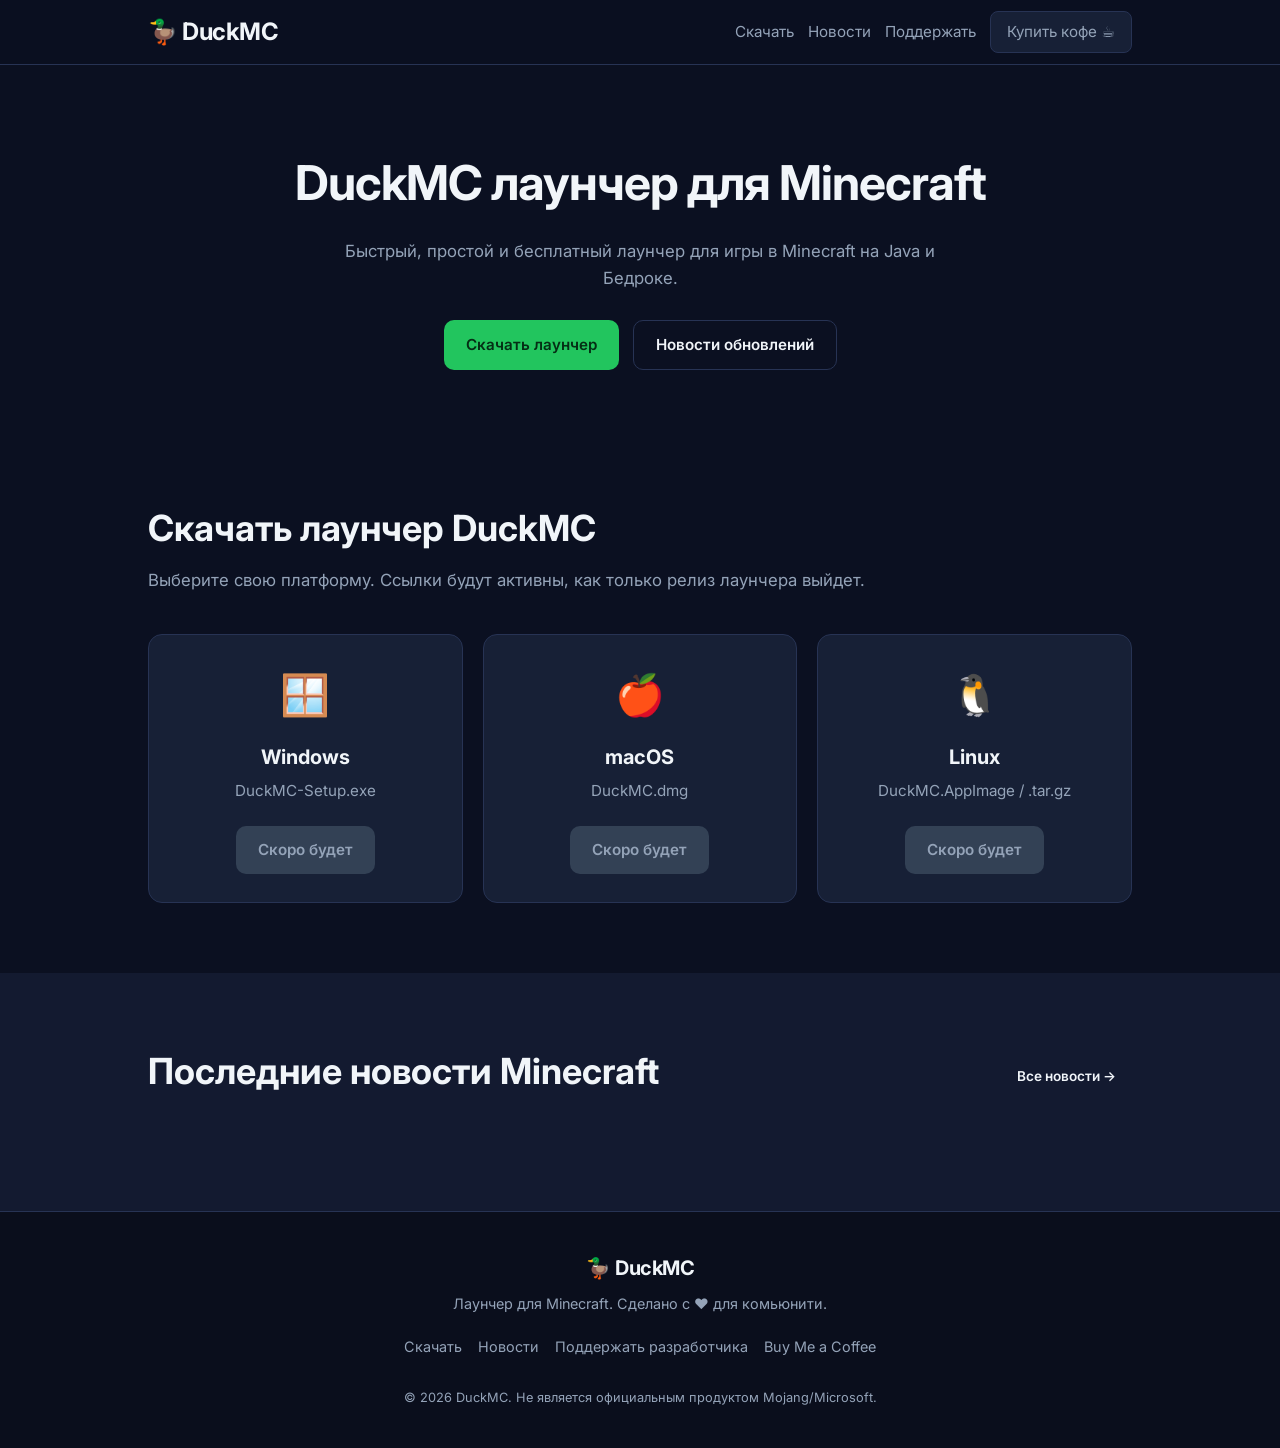
==== index.html @ c2e3d9e0 "Добавить сайт DuckMC: скачивание лаунчера, новости Minecraft, донат на Buy Me a Coffee, готово к Ver" ====
<!DOCTYPE html>
<html lang="ru">
<head>
  <meta charset="UTF-8" />
  <meta name="viewport" content="width=device-width, initial-scale=1.0" />
  <title>DuckMC — лаунчер для Minecraft</title>
  <meta name="description" content="Скачать лаунчер DuckMC для Minecraft, новости обновлений Java, снимков и Бедрока, поддержка разработчика." />
  <link rel="preconnect" href="https://fonts.googleapis.com">
  <link href="https://fonts.googleapis.com/css2?family=Inter:wght@400;600;700&display=swap" rel="stylesheet">
  <link rel="stylesheet" href="css/style.css" />
</head>
<body>

  <!-- Навигация -->
  <nav class="navbar" id="navbar">
    <div class="container nav-inner">
      <a href="#" class="logo" aria-label="DuckMC главная">🦆 DuckMC</a>
      <div class="nav-links" id="navLinks">
        <a href="#download">Скачать</a>
        <a href="news.html">Новости</a>
        <a href="donate.html">Поддержать</a>
        <a href="https://buymeacoffee.com/darkz69i42k" target="_blank" rel="noopener" class="nav-donate">Купить кофе ☕</a>
      </div>
      <button class="nav-toggle" id="navToggle" aria-label="Открыть меню">☰</button>
    </div>
  </nav>

  <!-- Герой -->
  <header class="hero">
    <div class="container hero-inner">
      <h1>DuckMC лаунчер для Minecraft</h1>
      <p class="lead">Быстрый, простой и бесплатный лаунчер для игры в Minecraft на Java и Бедроке.</p>
      <div class="hero-actions">
        <a href="#download" class="btn btn-primary">Скачать лаунчер</a>
        <a href="news.html" class="btn btn-outline">Новости обновлений</a>
      </div>
    </div>
  </header>

  <!-- Загрузка -->
  <section id="download" class="download section">
    <div class="container">
      <h2 class="section-title">Скачать лаунчер DuckMC</h2>
      <p class="section-subtitle">Выберите свою платформу. Ссылки будут активны, как только релиз лаунчера выйдет.</p>
      <div class="platforms">
        <div class="platform-card">
          <div class="platform-icon">🪟</div>
          <h3>Windows</h3>
          <p>DuckMC-Setup.exe</p>
          <a href="#" class="btn btn-primary disabled" aria-disabled="true">Скоро будет</a>
        </div>
        <div class="platform-card">
          <div class="platform-icon">🍎</div>
          <h3>macOS</h3>
          <p>DuckMC.dmg</p>
          <a href="#" class="btn btn-primary disabled" aria-disabled="true">Скоро будет</a>
        </div>
        <div class="platform-card">
          <div class="platform-icon">🐧</div>
          <h3>Linux</h3>
          <p>DuckMC.AppImage / .tar.gz</p>
          <a href="#" class="btn btn-primary disabled" aria-disabled="true">Скоро будет</a>
        </div>
      </div>
    </div>
  </section>

  <!-- Блок новостей на главной -->
  <section class="news-preview section bg-alt">
    <div class="container">
      <div class="section-header">
        <h2 class="section-title">Последние новости Minecraft</h2>
        <a href="news.html" class="btn btn-sm">Все новости →</a>
      </div>
      <div class="news-grid" id="homeNews">
        <!-- заполняется скриптом из data/news.json -->
      </div>
    </div>
  </section>

  <!-- Подвал -->
  <footer class="footer">
    <div class="container footer-inner">
      <div class="footer-brand">
        <a href="#" class="logo">🦆 DuckMC</a>
        <p>Лаунчер для Minecraft. Сделано с ❤️ для комьюнити.</p>
      </div>
      <div class="footer-links">
        <a href="#download">Скачать</a>
        <a href="news.html">Новости</a>
        <a href="donate.html">Поддержать разработчика</a>
        <a href="https://buymeacoffee.com/darkz69i42k" target="_blank" rel="noopener">Buy Me a Coffee</a>
      </div>
      <div class="footer-copy">
        &copy; 2026 DuckMC. Не является официальным продуктом Mojang/Microsoft.
      </div>
    </div>
  </footer>

  <script src="js/app.js"></script>
</body>
</html>
---- css/style.css ----
/* DuckMC — общие стили */
:root {
  --bg: #0b1021;
  --bg-alt: #131a30;
  --card: #172036;
  --text: #f1f5f9;
  --text-muted: #94a3b8;
  --accent: #22c55e;
  --accent-hover: #16a34a;
  --border: #273354;
  --radius: 14px;
  --shadow: 0 10px 30px -10px rgba(0, 0, 0, 0.5);
}

* {
  box-sizing: border-box;
  margin: 0;
  padding: 0;
}

html {
  scroll-behavior: smooth;
}

body {
  font-family: "Inter", system-ui, -apple-system, Segoe UI, Roboto, sans-serif;
  background: var(--bg);
  color: var(--text);
  line-height: 1.6;
}

a {
  color: inherit;
  text-decoration: none;
}

.container {
  max-width: 1024px;
  padding: 0 20px;
  margin: 0 auto;
}

.btn {
  display: inline-flex;
  align-items: center;
  justify-content: center;
  gap: 8px;
  padding: 12px 22px;
  border-radius: 10px;
  font-weight: 600;
  font-size: 0.95rem;
  cursor: pointer;
  border: none;
  transition: transform 0.15s, box-shadow 0.15s, opacity 0.15s;
}

.btn:active {
  transform: scale(0.97);
}

.btn-primary {
  background: var(--accent);
  color: #052e15;
  box-shadow: 0 0 0 0 rgba(34, 197, 94, 0.4);
}

.btn-primary:hover:not(.disabled) {
  background: var(--accent-hover);
  box-shadow: 0 0 0 8px rgba(34, 197, 94, 0.25);
}

.btn-primary.disabled {
  background: #334155;
  color: #94a3b8;
  cursor: not-allowed;
  box-shadow: none;
}

.btn-outline {
  background: transparent;
  color: var(--text);
  border: 1px solid var(--border);
}

.btn-outline:hover {
  border-color: var(--accent);
}

.btn-sm {
  padding: 8px 16px;
  font-size: 0.85rem;
}

.btn-bmc {
  padding: 16px 24px;
  font-size: 1rem;
}

/* Навигация */
.navbar {
  position: sticky;
  top: 0;
  z-index: 50;
  background: rgba(11, 16, 33, 0.8);
  backdrop-filter: blur(8px);
  border-bottom: 1px solid var(--border);
}

.nav-inner {
  display: flex;
  align-items: center;
  justify-content: space-between;
  height: 64px;
  gap: 16px;
}

.logo {
  font-weight: 700;
  font-size: 1.5rem;
  letter-spacing: -0.5px;
}

.nav-links {
  display: flex;
  align-items: center;
  gap: 14px;
}

.nav-links a {
  font-size: 0.95rem;
  color: var(--text-muted);
}

.nav-links a:hover,
.nav-links a.active {
  color: var(--text);
}

.nav-donate {
  background: var(--card);
  border: 1px solid var(--border);
  padding: 8px 16px;
  border-radius: 8px;
  font-size: 0.85rem;
}

.nav-donate:hover {
  border-color: var(--accent);
  color: var(--accent);
}

.nav-toggle {
  display: none;
  background: transparent;
  border: 1px solid var(--border);
  color: var(--text);
  padding: 6px 10px;
  border-radius: 6px;
  font-size: 1.25rem;
  cursor: pointer;
}

/* Герой */
.hero {
  padding: 80px 0 60px;
  text-align: center;
}

.hero h1 {
  font-size: clamp(2rem, 5vw, 3rem);
  font-weight: 700;
  margin-bottom: 16px;
  letter-spacing: -1px;
}

.lead {
  color: var(--text-muted);
  font-size: 1.15rem;
  max-width: 640px;
  margin: 0 auto 28px;
}

.hero-actions {
  display: flex;
  gap: 14px;
  justify-content: center;
  flex-wrap: wrap;
}

/* Секции */
.section {
  padding: 70px 0;
}

.bg-alt {
  background: var(--bg-alt);
}

.section-title {
  font-size: clamp(1.5rem, 3vw, 2.25rem);
  font-weight: 700;
  margin-bottom: 10px;
}

.section-subtitle {
  color: var(--text-muted);
  margin-bottom: 40px;
  font-size: 1.05rem;
}

.section-header {
  display: flex;
  justify-content: space-between;
  align-items: center;
  margin-bottom: 30px;
  flex-wrap: wrap;
  gap: 12px;
}

/* Платформы */
.platforms {
  display: grid;
  grid-template-columns: repeat(auto-fit, minmax(260px, 1fr));
  gap: 20px;
}

.platform-card {
  background: var(--card);
  border: 1px solid var(--border);
  border-radius: var(--radius);
  padding: 28px 22px;
  text-align: center;
  transition: border-color 0.2s, transform 0.2s;
}

.platform-card:hover {
  border-color: var(--accent);
  transform: translateY(-4px);
}

.platform-icon {
  font-size: 2.5rem;
  margin-bottom: 14px;
  display: block;
}

.platform-card h3 {
  margin-bottom: 6px;
  font-size: 1.25rem;
}

.platform-card p {
  color: var(--text-muted);
  font-size: 0.95rem;
  margin-bottom: 22px;
}

/* Новости: сетка */
.news-grid {
  display: grid;
  grid-template-columns: repeat(auto-fit, minmax(280px, 1fr));
  gap: 20px;
}

.news-card {
  background: var(--card);
  border: 1px solid var(--border);
  border-radius: var(--radius);
  padding: 20px;
  display: flex;
  flex-direction: column;
  transition: border-color 0.2s;
}

.news-card:hover {
  border-color: var(--accent);
}

.news-meta {
  display: flex;
  align-items: baseline;
  gap: 10px;
  margin-bottom: 10px;
  font-size: 0.8rem;
  color: var(--text-muted);
}

.news-badge {
  font-size: 0.7rem;
  text-transform: uppercase;
  letter-spacing: 0.6px;
  font-weight: 700;
  padding: 2px 8px;
  border-radius: 6px;
  background: #1e293b;
  color: var(--accent);
  border: 1px solid rgba(34, 197, 94, 0.25);
}

.news-badge.java {
  color: #3b82f6;
  border-color: rgba(59, 130, 246, 0.25);
}

.news-badge.snapshot {
  color: #a855f7;
  border-color: rgba(168, 85, 247, 0.25);
}

.news-badge.bedrock {
  color: #f43f5e;
  border-color: rgba(244, 63, 94, 0.25);
}

.news-card h3 {
  font-size: 1.05rem;
  margin-bottom: 8px;
}

.news-card p {
  color: var(--text-muted);
  font-size: 0.9rem;
  margin-bottom: 16px;
  flex: 1;
}

.news-card a.read-more {
  font-size: 0.85rem;
  font-weight: 600;
  color: var(--accent);
  align-self: flex-start;
}

.news-card a.read-more:hover {
  text-decoration: underline;
}

/* Фильтры */
.news-filters {
  display: flex;
  gap: 10px;
  margin-bottom: 28px;
  flex-wrap: wrap;
}

.filter-btn {
  background: transparent;
  border: 1px solid var(--border);
  color: var(--text-muted);
  padding: 8px 16px;
  border-radius: 20px;
  font-size: 0.85rem;
  cursor: pointer;
  transition: all 0.2s;
}

.filter-btn:hover {
  color: var(--text);
  border-color: var(--text-muted);
}

.filter-btn.active {
  background: var(--accent);
  color: #052e15;
  border-color: var(--accent);
}

/* Достраничка донатов */
.donate {
  padding: 90px 0;
}

.donate-card {
  max-width: 560px;
  margin: 0 auto;
  background: var(--card);
  border: 1px solid var(--border);
  border-radius: var(--radius);
  padding: 40px 32px;
  text-align: center;
  box-shadow: var(--shadow);
}

.donate-header {
  margin-bottom: 32px;
}

.lead {
  color: var(--text-muted);
  font-size: 1.05rem;
}

.donate-actions {
  margin-bottom: 32px;
}

.donate-hint {
  color: var(--text-muted);
  font-size: 0.9rem;
  margin-top: 12px;
}

.donate-ways {
  display: flex;
  justify-content: center;
  gap: 14px;
  margin-bottom: 32px;
  flex-wrap: wrap;
}

.way {
  background: #1e293b;
  border: 1px solid var(--border);
  border-radius: 10px;
  padding: 12px 16px;
  font-size: 0.9rem;
  color: var(--text-muted);
}

.way-badge {
  display: block;
  font-weight: 700;
  font-size: 1.1rem;
  color: var(--accent);
  margin-bottom: 4px;
}

.donate-note {
  border-top: 1px solid var(--border);
  padding-top: 24px;
  color: var(--text-muted);
  font-size: 0.9rem;
}

/* Подвал */
.footer {
  border-top: 1px solid var(--border);
  padding: 40px 0;
  background: #0a0e1c;
}

.footer-inner {
  display: flex;
  flex-direction: column;
  gap: 20px;
  align-items: center;
  text-align: center;
}

.footer-brand .logo {
  font-size: 1.25rem;
  margin-bottom: 8px;
  display: block;
}

.footer-brand p {
  color: var(--text-muted);
  font-size: 0.9rem;
}

.footer-links {
  display: flex;
  gap: 16px;
  flex-wrap: wrap;
  justify-content: center;
}

.footer-links a {
  font-size: 0.9rem;
  color: var(--text-muted);
}

.footer-links a:hover {
  color: var(--text);
}

.footer-copy {
  color: var(--text-muted);
  font-size: 0.8rem;
  margin-top: 10px;
}

/* Адаптив */
@media (max-width: 640px) {
  .nav-links {
    position: fixed;
    inset: 64px 0 0 0;
    flex-direction: column;
    align-items: stretch;
    background: #0f172a;
    border-bottom: 1px solid var(--border);
    display: none;
    padding: 20px;
    gap: 0;
  }

  .nav-links.open {
    display: flex;
  }

  .nav-links a {
    padding: 14px 0;
    border-bottom: 1px solid var(--border);
    font-size: 1rem;
  }

  .nav-donate {
    width: 100%;
    text-align: center;
    border-bottom: none;
  }

  .nav-toggle {
    display: block;
  }

  .hero-actions {
    flex-direction: column;
  }

  .btn {
    width: 100%;
  }

  .donate-ways {
    flex-direction: column;
    align-items: stretch;
  }

  .way {
    text-align: center;
  }
}
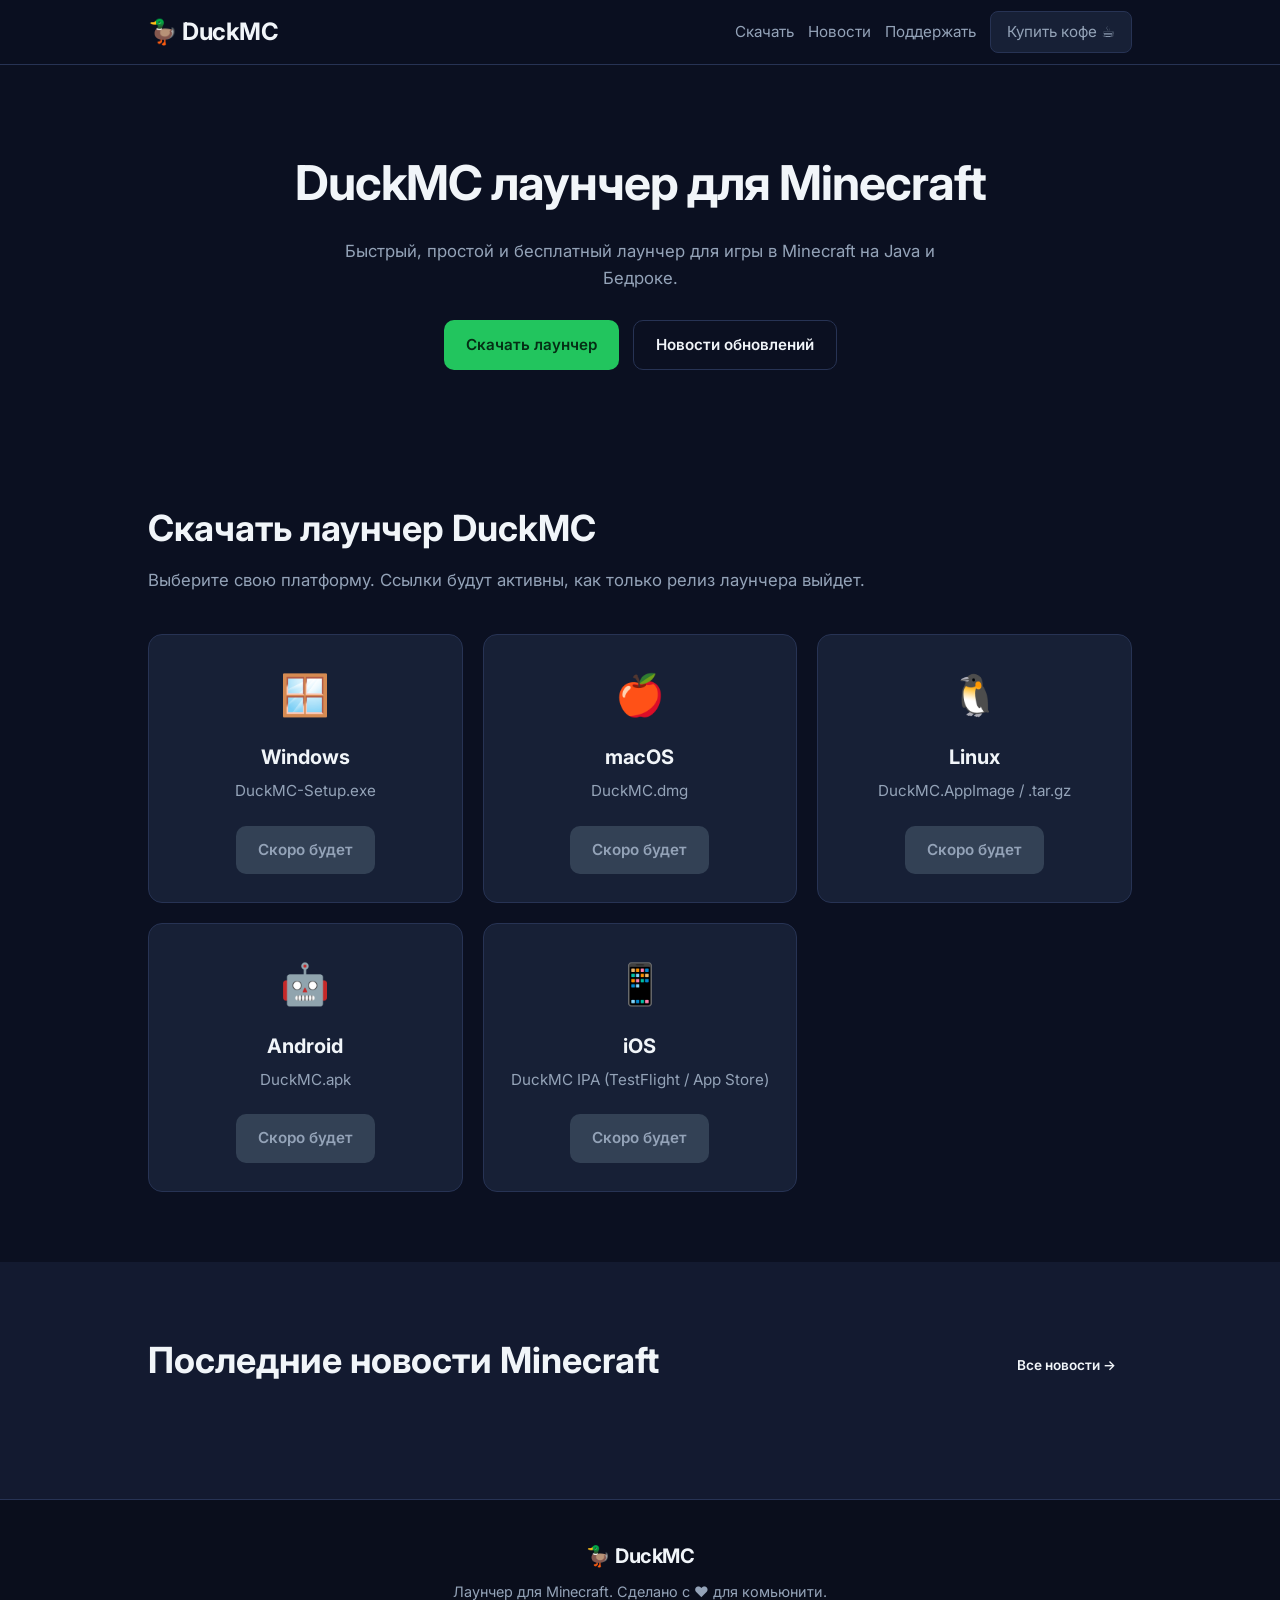
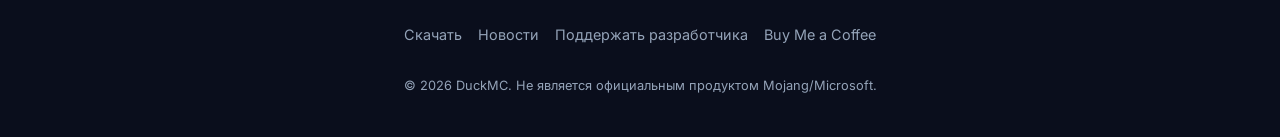
==== commit 4ada9363: "Добавить платформы Android и iOS в раздел скачивания Co-authored-by: arena-agent <297053741+arena-ag" ====
--- a/index.html
+++ b/index.html
@@ -61,6 +61,18 @@
           <p>DuckMC.AppImage / .tar.gz</p>
           <a href="#" class="btn btn-primary disabled" aria-disabled="true">Скоро будет</a>
         </div>
+        <div class="platform-card">
+          <div class="platform-icon">🤖</div>
+          <h3>Android</h3>
+          <p>DuckMC.apk</p>
+          <a href="#" class="btn btn-primary disabled" aria-disabled="true">Скоро будет</a>
+        </div>
+        <div class="platform-card">
+          <div class="platform-icon">📱</div>
+          <h3>iOS</h3>
+          <p>DuckMC IPA (TestFlight / App Store)</p>
+          <a href="#" class="btn btn-primary disabled" aria-disabled="true">Скоро будет</a>
+        </div>
       </div>
     </div>
   </section>
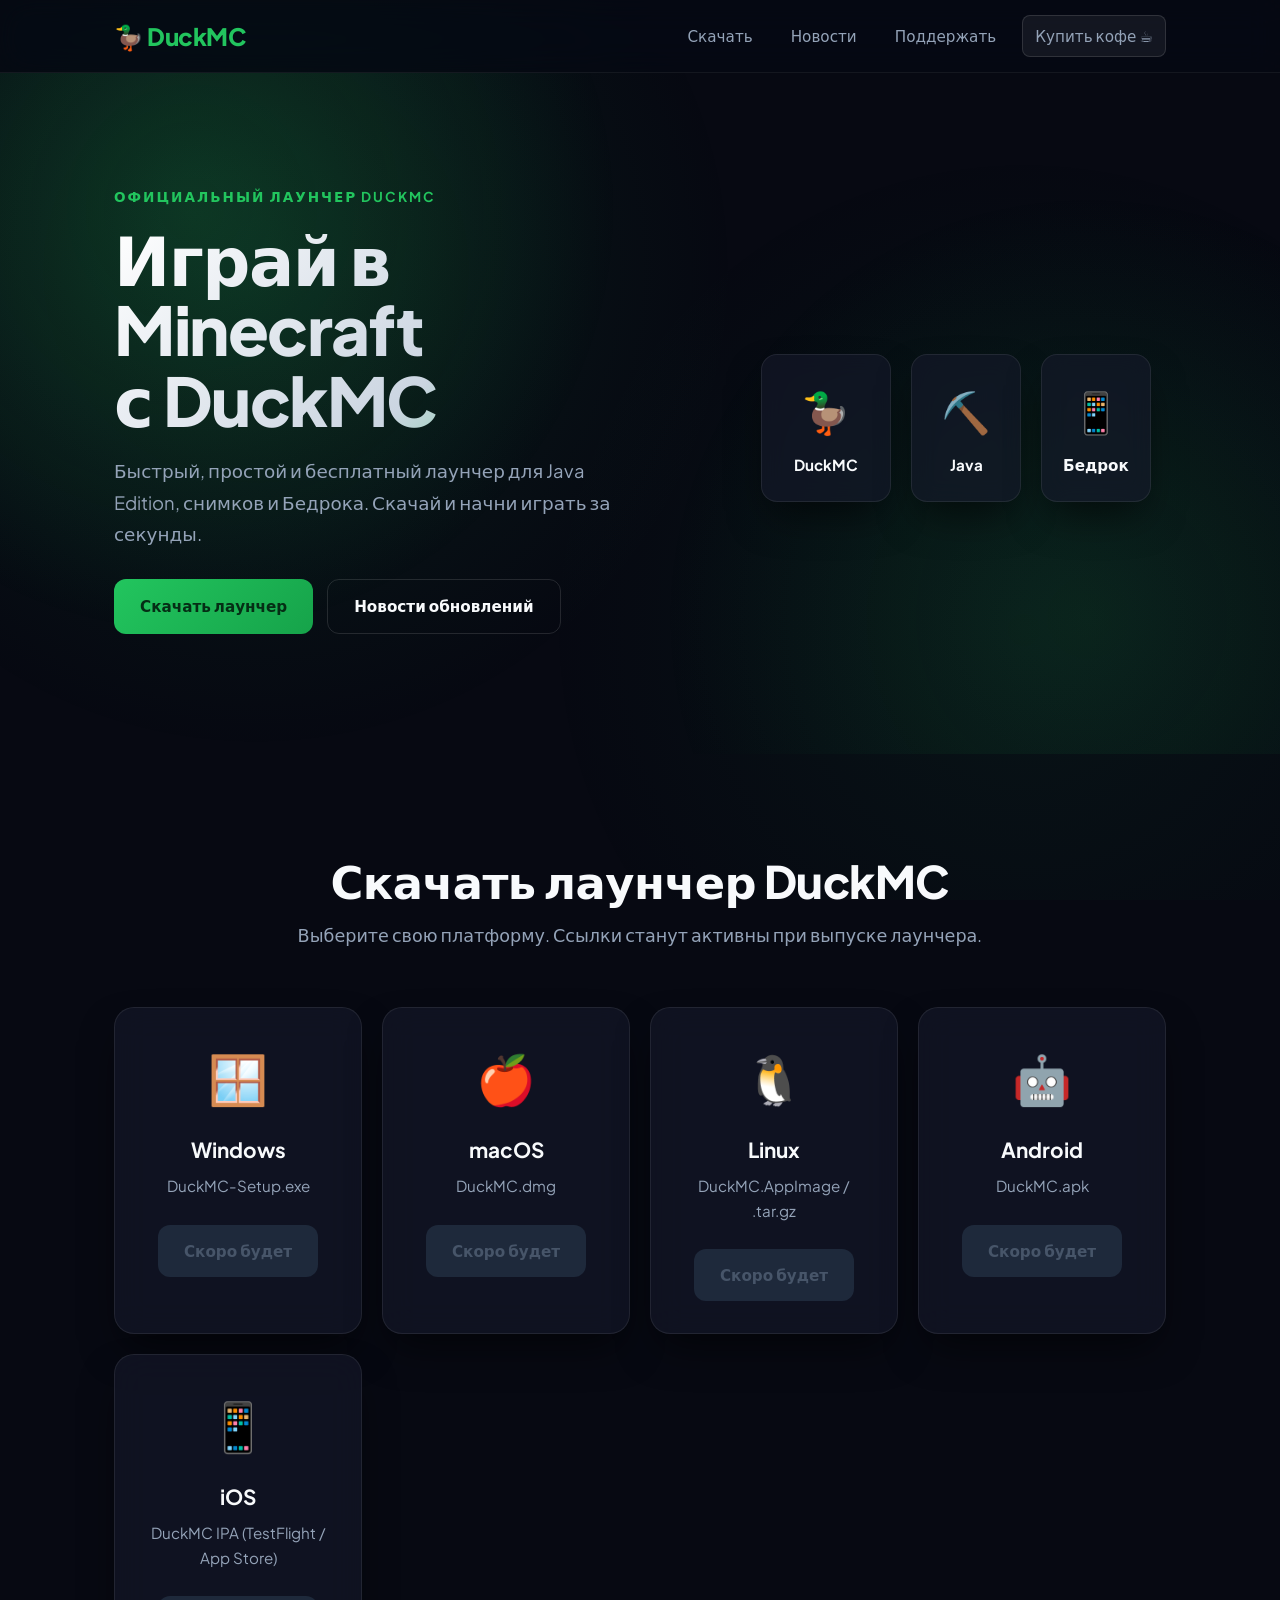
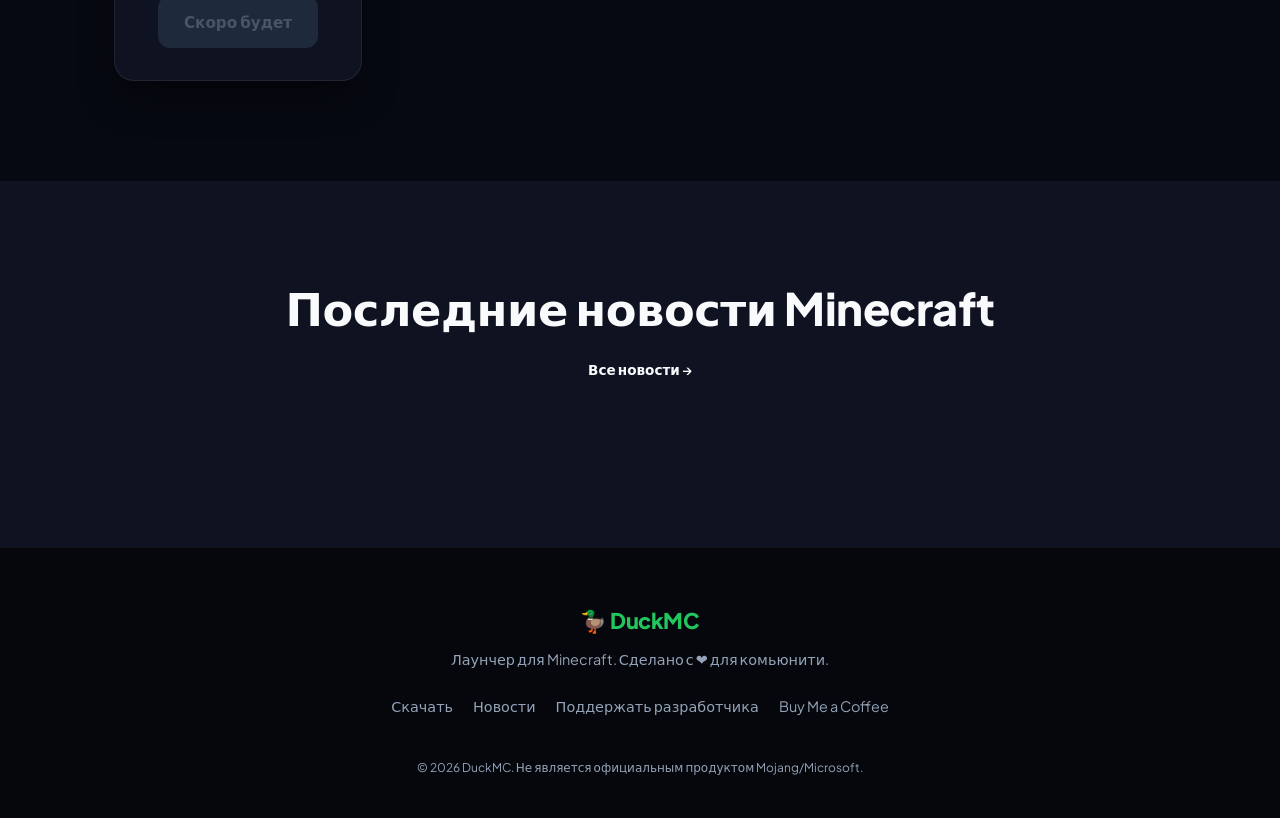
==== commit f9967147: "Обновить дизайн: стекло, градиенты, современный герой и карточки Co-authored-by: arena-agent <297053" ====
--- a/index.html
+++ b/index.html
@@ -6,7 +6,7 @@
   <title>DuckMC — лаунчер для Minecraft</title>
   <meta name="description" content="Скачать лаунчер DuckMC для Minecraft, новости обновлений Java, снимков и Бедрока, поддержка разработчика." />
   <link rel="preconnect" href="https://fonts.googleapis.com">
-  <link href="https://fonts.googleapis.com/css2?family=Inter:wght@400;600;700&display=swap" rel="stylesheet">
+  <link href="https://fonts.googleapis.com/css2?family=Plus+Jakarta+Sans:wght@400;500;600;700;800&display=swap" rel="stylesheet">
   <link rel="stylesheet" href="css/style.css" />
 </head>
 <body>
@@ -27,12 +27,30 @@
 
   <!-- Герой -->
   <header class="hero">
+    <div class="hero-bg"></div>
     <div class="container hero-inner">
-      <h1>DuckMC лаунчер для Minecraft</h1>
-      <p class="lead">Быстрый, простой и бесплатный лаунчер для игры в Minecraft на Java и Бедроке.</p>
-      <div class="hero-actions">
-        <a href="#download" class="btn btn-primary">Скачать лаунчер</a>
-        <a href="news.html" class="btn btn-outline">Новости обновлений</a>
+      <div class="hero-content">
+        <span class="hero-kicker">Официальный лаунчер DuckMC</span>
+        <h1>Играй в Minecraft<br>с DuckMC</h1>
+        <p class="lead">Быстрый, простой и бесплатный лаунчер для Java Edition, снимков и Бедрока. Скачай и начни играть за секунды.</p>
+        <div class="hero-actions">
+          <a href="#download" class="btn btn-primary">Скачать лаунчер</a>
+          <a href="news.html" class="btn btn-outline">Новости обновлений</a>
+        </div>
+      </div>
+      <div class="hero-visual">
+        <div class="floating-card">
+          <div class="floating-icon">🦆</div>
+          <div class="floating-label">DuckMC</div>
+        </div>
+        <div class="floating-card floating-card-2">
+          <div class="floating-icon">⛏️</div>
+          <div class="floating-label">Java</div>
+        </div>
+        <div class="floating-card floating-card-3">
+          <div class="floating-icon">📱</div>
+          <div class="floating-label">Бедрок</div>
+        </div>
       </div>
     </div>
   </header>
@@ -40,8 +58,10 @@
   <!-- Загрузка -->
   <section id="download" class="download section">
     <div class="container">
-      <h2 class="section-title">Скачать лаунчер DuckMC</h2>
-      <p class="section-subtitle">Выберите свою платформу. Ссылки будут активны, как только релиз лаунчера выйдет.</p>
+      <div class="section-header">
+        <h2 class="section-title">Скачать лаунчер DuckMC</h2>
+        <p class="section-subtitle">Выберите свою платформу. Ссылки станут активны при выпуске лаунчера.</p>
+      </div>
       <div class="platforms">
         <div class="platform-card">
           <div class="platform-icon">🪟</div>
--- a/css/style.css
+++ b/css/style.css
@@ -1,15 +1,17 @@
-/* DuckMC — общие стили */
+/* DuckMC — современный дизайн, стекло и градиенты */
 :root {
-  --bg: #0b1021;
-  --bg-alt: #131a30;
-  --card: #172036;
-  --text: #f1f5f9;
+  --bg: #070912;
+  --bg-alt: #0f1220;
+  --card: rgba(22, 26, 44, 0.6);
+  --card-border: rgba(255, 255, 255, 0.08);
+  --text: #f8fafc;
   --text-muted: #94a3b8;
   --accent: #22c55e;
   --accent-hover: #16a34a;
-  --border: #273354;
-  --radius: 14px;
-  --shadow: 0 10px 30px -10px rgba(0, 0, 0, 0.5);
+  --accent-glow: rgba(34, 197, 94, 0.35);
+  --radius: 20px;
+  --shadow: 0 20px 40px -10px rgba(0, 0, 0, 0.6);
+  --transition: 0.4s cubic-bezier(0.16, 1, 0.3, 1);
 }
 
 * {
@@ -23,10 +25,11 @@
 }
 
 body {
-  font-family: "Inter", system-ui, -apple-system, Segoe UI, Roboto, sans-serif;
+  font-family: "Plus Jakarta Sans", system-ui, -apple-system, Segoe UI, Roboto, sans-serif;
   background: var(--bg);
   color: var(--text);
   line-height: 1.6;
+  overflow-x: hidden;
 }
 
 a {
@@ -35,89 +38,106 @@
 }
 
 .container {
-  max-width: 1024px;
-  padding: 0 20px;
+  max-width: 1100px;
+  padding: 0 24px;
   margin: 0 auto;
+}
+
+/* Фоновые шумовые и градиентные слои */
+body::before {
+  content: "";
+  position: fixed;
+  inset: 0;
+  background: radial-gradient(circle at 20% 30%, rgba(34, 197, 94, 0.10) 0%, transparent 40%),
+              radial-gradient(circle at 80% 70%, rgba(34, 197, 94, 0.06) 0%, transparent 40%);
+  z-index: -2;
+  pointer-events: none;
 }
 
 .btn {
   display: inline-flex;
   align-items: center;
   justify-content: center;
-  gap: 8px;
-  padding: 12px 22px;
-  border-radius: 10px;
+  gap: 10px;
+  padding: 14px 26px;
+  border-radius: 12px;
   font-weight: 600;
   font-size: 0.95rem;
   cursor: pointer;
   border: none;
-  transition: transform 0.15s, box-shadow 0.15s, opacity 0.15s;
+  transition: transform 0.15s, box-shadow 0.2s, opacity 0.2s, filter 0.2s;
+  font-family: inherit;
 }
 
 .btn:active {
-  transform: scale(0.97);
+  transform: scale(0.96);
 }
 
 .btn-primary {
-  background: var(--accent);
+  background: linear-gradient(135deg, var(--accent) 0%, var(--accent-hover) 100%);
   color: #052e15;
-  box-shadow: 0 0 0 0 rgba(34, 197, 94, 0.4);
+  box-shadow: 0 0 0 0 var(--accent-glow);
 }
 
 .btn-primary:hover:not(.disabled) {
-  background: var(--accent-hover);
-  box-shadow: 0 0 0 8px rgba(34, 197, 94, 0.25);
+  filter: brightness(1.1);
+  box-shadow: 0 0 0 14px var(--accent-glow);
 }
 
 .btn-primary.disabled {
-  background: #334155;
-  color: #94a3b8;
+  background: #1e293b;
+  color: #475569;
   cursor: not-allowed;
   box-shadow: none;
+  filter: none;
 }
 
 .btn-outline {
   background: transparent;
   color: var(--text);
-  border: 1px solid var(--border);
+  border: 1px solid rgba(255, 255, 255, 0.12);
 }
 
 .btn-outline:hover {
   border-color: var(--accent);
+  color: var(--accent);
 }
 
 .btn-sm {
-  padding: 8px 16px;
+  padding: 10px 20px;
   font-size: 0.85rem;
 }
 
 .btn-bmc {
-  padding: 16px 24px;
+  padding: 18px 26px;
   font-size: 1rem;
+  width: 100%;
 }
 
 /* Навигация */
 .navbar {
   position: sticky;
   top: 0;
-  z-index: 50;
-  background: rgba(11, 16, 33, 0.8);
-  backdrop-filter: blur(8px);
-  border-bottom: 1px solid var(--border);
+  z-index: 100;
+  background: rgba(7, 9, 18, 0.7);
+  backdrop-filter: blur(16px) saturate(180%);
+  border-bottom: 1px solid rgba(255, 255, 255, 0.06);
+  transition: transform 0.3s;
 }
 
 .nav-inner {
   display: flex;
   align-items: center;
   justify-content: space-between;
-  height: 64px;
+  height: 72px;
   gap: 16px;
 }
 
 .logo {
-  font-weight: 700;
+  font-weight: 800;
   font-size: 1.5rem;
   letter-spacing: -0.5px;
+  color: var(--accent);
 }
 
 .nav-links {
@@ -129,130 +149,218 @@
 .nav-links a {
   font-size: 0.95rem;
   color: var(--text-muted);
+  padding: 8px 12px;
+  border-radius: 8px;
+  transition: all 0.2s;
 }
 
 .nav-links a:hover,
 .nav-links a.active {
   color: var(--text);
+  background: rgba(255, 255, 255, 0.05);
 }
 
 .nav-donate {
-  background: var(--card);
-  border: 1px solid var(--border);
+  background: rgba(255, 255, 255, 0.06);
+  border: 1px solid rgba(255, 255, 255, 0.12);
   padding: 8px 16px;
-  border-radius: 8px;
+  border-radius: 10px;
   font-size: 0.85rem;
+  color: var(--text);
 }
 
 .nav-donate:hover {
   border-color: var(--accent);
   color: var(--accent);
+  background: rgba(34, 197, 94, 0.15);
 }
 
 .nav-toggle {
   display: none;
   background: transparent;
-  border: 1px solid var(--border);
-  color: var(--text);
-  padding: 6px 10px;
-  border-radius: 6px;
-  font-size: 1.25rem;
+  border: 1px solid rgba(255, 255, 255, 0.15);
+  color: var(--text);
+  padding: 8px 12px;
+  border-radius: 8px;
+  font-size: 1.35rem;
   cursor: pointer;
 }
 
 /* Герой */
 .hero {
-  padding: 80px 0 60px;
+  position: relative;
+  padding: 110px 0 120px;
+  overflow: hidden;
+}
+
+.hero-bg {
+  position: absolute;
+  inset: 0;
+  z-index: -1;
+  background:
+    radial-gradient(circle at 15% 20%, rgba(34, 197, 94, 0.18) 0%, transparent 35%),
+    radial-gradient(circle at 85% 80%, rgba(34, 197, 94, 0.10) 0%, transparent 35%);
+}
+
+.hero-inner {
+  display: grid;
+  grid-template-columns: 1fr 420px;
+  gap: 60px;
+  align-items: center;
+}
+
+.hero-kicker {
+  display: inline-block;
+  font-size: 0.85rem;
+  font-weight: 700;
+  letter-spacing: 2px;
+  text-transform: uppercase;
+  color: var(--accent);
+  margin-bottom: 16px;
+}
+
+.hero h1 {
+  font-size: clamp(2.6rem, 6vw, 4.2rem);
+  font-weight: 800;
+  line-height: 1.05;
+  letter-spacing: -1.5px;
+  margin-bottom: 20px;
+  background: linear-gradient(135deg, #fff 0%, #cbd5e1 60%, var(--accent) 100%);
+  -webkit-background-clip: text;
+  -webkit-text-fill-color: transparent;
+}
+
+.lead {
+  color: var(--text-muted);
+  font-size: 1.15rem;
+  max-width: 520px;
+  margin: 0 0 30px;
+  line-height: 1.7;
+}
+
+.hero-actions {
+  display: flex;
+  gap: 14px;
+  flex-wrap: wrap;
+}
+
+.hero-visual {
+  display: flex;
+  gap: 20px;
+  flex-wrap: wrap;
+  justify-content: center;
+  padding-top: 40px;
+}
+
+.floating-card {
+  background: var(--card);
+  border: 1px solid var(--card-border);
+  border-radius: 16px;
+  padding: 24px 20px;
   text-align: center;
-}
-
-.hero h1 {
-  font-size: clamp(2rem, 5vw, 3rem);
+  width: 130px;
+  backdrop-filter: blur(12px);
+  box-shadow: var(--shadow);
+  animation: float 6s ease-in-out infinite;
+  transition: transform 0.3s, border-color 0.3s;
+}
+
+.floating-card:hover {
+  transform: translateY(-8px);
+  border-color: rgba(34, 197, 94, 0.4);
+}
+
+.floating-icon {
+  font-size: 2.5rem;
+  margin-bottom: 10px;
+  display: block;
+}
+
+.floating-label {
   font-weight: 700;
-  margin-bottom: 16px;
-  letter-spacing: -1px;
-}
-
-.lead {
-  color: var(--text-muted);
-  font-size: 1.15rem;
-  max-width: 640px;
-  margin: 0 auto 28px;
-}
-
-.hero-actions {
-  display: flex;
-  gap: 14px;
-  justify-content: center;
-  flex-wrap: wrap;
+  font-size: 0.95rem;
+  color: var(--text);
+}
+
+.floating-card-2 { animation-delay: -1.5s; width: 110px; }
+.floating-card-3 { animation-delay: -3s; width: 110px; }
+
+@keyframes float {
+  0%, 100% { transform: translateY(0); }
+  50% { transform: translateY(-16px); }
 }
 
 /* Секции */
 .section {
-  padding: 70px 0;
+  padding: 100px 0;
+  position: relative;
 }
 
 .bg-alt {
   background: var(--bg-alt);
 }
 
+.section-header {
+  text-align: center;
+  max-width: 720px;
+  margin: 0 auto 56px;
+}
+
 .section-title {
-  font-size: clamp(1.5rem, 3vw, 2.25rem);
-  font-weight: 700;
-  margin-bottom: 10px;
+  font-size: clamp(1.8rem, 4vw, 2.8rem);
+  font-weight: 800;
+  line-height: 1.2;
+  margin-bottom: 14px;
+  letter-spacing: -0.5px;
 }
 
 .section-subtitle {
   color: var(--text-muted);
-  margin-bottom: 40px;
-  font-size: 1.05rem;
-}
-
-.section-header {
-  display: flex;
-  justify-content: space-between;
-  align-items: center;
-  margin-bottom: 30px;
-  flex-wrap: wrap;
-  gap: 12px;
+  font-size: 1.1rem;
+  margin-bottom: 0;
+  line-height: 1.7;
 }
 
 /* Платформы */
 .platforms {
   display: grid;
-  grid-template-columns: repeat(auto-fit, minmax(260px, 1fr));
+  grid-template-columns: repeat(auto-fit, minmax(240px, 1fr));
   gap: 20px;
 }
 
 .platform-card {
   background: var(--card);
-  border: 1px solid var(--border);
+  border: 1px solid var(--card-border);
   border-radius: var(--radius);
-  padding: 28px 22px;
+  padding: 32px 24px;
   text-align: center;
-  transition: border-color 0.2s, transform 0.2s;
+  backdrop-filter: blur(16px);
+  transition: transform 0.3s, border-color 0.3s, box-shadow 0.3s;
+  box-shadow: var(--shadow);
 }
 
 .platform-card:hover {
+  transform: translateY(-6px);
   border-color: var(--accent);
-  transform: translateY(-4px);
+  box-shadow: 0 24px 48px -12px rgba(34, 197, 94, 0.18);
 }
 
 .platform-icon {
-  font-size: 2.5rem;
-  margin-bottom: 14px;
+  font-size: 3rem;
+  margin-bottom: 16px;
   display: block;
 }
 
 .platform-card h3 {
-  margin-bottom: 6px;
-  font-size: 1.25rem;
+  font-size: 1.3rem;
+  margin-bottom: 8px;
+  font-weight: 700;
 }
 
 .platform-card p {
   color: var(--text-muted);
   font-size: 0.95rem;
-  margin-bottom: 22px;
+  margin-bottom: 26px;
 }
 
 /* Новости: сетка */
@@ -264,99 +372,112 @@
 
 .news-card {
   background: var(--card);
-  border: 1px solid var(--border);
+  border: 1px solid var(--card-border);
   border-radius: var(--radius);
-  padding: 20px;
+  padding: 24px;
   display: flex;
   flex-direction: column;
-  transition: border-color 0.2s;
+  backdrop-filter: blur(16px);
+  transition: transform 0.3s, border-color 0.3s, box-shadow 0.3s;
+  box-shadow: var(--shadow);
 }
 
 .news-card:hover {
+  transform: translateY(-6px);
   border-color: var(--accent);
+  box-shadow: 0 24px 48px -12px rgba(34, 197, 94, 0.18);
 }
 
 .news-meta {
   display: flex;
   align-items: baseline;
   gap: 10px;
-  margin-bottom: 10px;
-  font-size: 0.8rem;
+  margin-bottom: 12px;
+  font-size: 0.75rem;
   color: var(--text-muted);
 }
 
 .news-badge {
-  font-size: 0.7rem;
+  font-size: 0.65rem;
   text-transform: uppercase;
-  letter-spacing: 0.6px;
-  font-weight: 700;
-  padding: 2px 8px;
-  border-radius: 6px;
-  background: #1e293b;
-  color: var(--accent);
-  border: 1px solid rgba(34, 197, 94, 0.25);
+  letter-spacing: 0.8px;
+  font-weight: 800;
+  padding: 4px 10px;
+  border-radius: 8px;
+  background: rgba(255, 255, 255, 0.05);
+  color: var(--accent);
+  border: 1px solid rgba(34, 197, 94, 0.2);
 }
 
 .news-badge.java {
   color: #3b82f6;
-  border-color: rgba(59, 130, 246, 0.25);
+  border-color: rgba(59, 130, 246, 0.2);
 }
 
 .news-badge.snapshot {
   color: #a855f7;
-  border-color: rgba(168, 85, 247, 0.25);
+  border-color: rgba(168, 85, 247, 0.2);
 }
 
 .news-badge.bedrock {
   color: #f43f5e;
-  border-color: rgba(244, 63, 94, 0.25);
+  border-color: rgba(244, 63, 94, 0.2);
 }
 
 .news-card h3 {
-  font-size: 1.05rem;
-  margin-bottom: 8px;
+  font-size: 1.1rem;
+  margin-bottom: 10px;
+  font-weight: 700;
+  line-height: 1.4;
 }
 
 .news-card p {
   color: var(--text-muted);
   font-size: 0.9rem;
-  margin-bottom: 16px;
+  margin-bottom: 20px;
+  line-height: 1.6;
   flex: 1;
 }
 
 .news-card a.read-more {
   font-size: 0.85rem;
-  font-weight: 600;
+  font-weight: 700;
   color: var(--accent);
   align-self: flex-start;
+  margin-top: auto;
 }
 
 .news-card a.read-more:hover {
   text-decoration: underline;
+  color: var(--accent-hover);
 }
 
 /* Фильтры */
 .news-filters {
   display: flex;
   gap: 10px;
-  margin-bottom: 28px;
+  margin-bottom: 40px;
   flex-wrap: wrap;
+  justify-content: center;
 }
 
 .filter-btn {
   background: transparent;
-  border: 1px solid var(--border);
-  color: var(--text-muted);
-  padding: 8px 16px;
-  border-radius: 20px;
+  border: 1px solid rgba(255, 255, 255, 0.12);
+  color: var(--text-muted);
+  padding: 10px 20px;
+  border-radius: 100px;
   font-size: 0.85rem;
   cursor: pointer;
   transition: all 0.2s;
+  font-family: inherit;
+  font-weight: 500;
 }
 
 .filter-btn:hover {
   color: var(--text);
-  border-color: var(--text-muted);
+  border-color: var(--accent);
+  background: rgba(34, 197, 94, 0.1);
 }
 
 .filter-btn.active {
@@ -365,92 +486,105 @@
   border-color: var(--accent);
 }
 
-/* Достраничка донатов */
+/* Донат */
 .donate {
-  padding: 90px 0;
+  padding: 110px 0;
 }
 
 .donate-card {
-  max-width: 560px;
+  max-width: 620px;
   margin: 0 auto;
   background: var(--card);
-  border: 1px solid var(--border);
-  border-radius: var(--radius);
-  padding: 40px 32px;
+  border: 1px solid var(--card-border);
+  border-radius: 28px;
+  padding: 48px 36px;
   text-align: center;
+  backdrop-filter: blur(24px);
   box-shadow: var(--shadow);
 }
 
+.donate-kicker {
+  display: inline-block;
+  font-size: 0.85rem;
+  font-weight: 700;
+  letter-spacing: 2px;
+  text-transform: uppercase;
+  color: var(--accent);
+  margin-bottom: 16px;
+}
+
 .donate-header {
-  margin-bottom: 32px;
-}
-
-.lead {
-  color: var(--text-muted);
-  font-size: 1.05rem;
+  margin-bottom: 36px;
 }
 
 .donate-actions {
-  margin-bottom: 32px;
+  margin-bottom: 36px;
 }
 
 .donate-hint {
   color: var(--text-muted);
   font-size: 0.9rem;
-  margin-top: 12px;
+  margin-top: 14px;
+  line-height: 1.6;
 }
 
 .donate-ways {
   display: flex;
   justify-content: center;
   gap: 14px;
-  margin-bottom: 32px;
+  margin-bottom: 40px;
   flex-wrap: wrap;
 }
 
 .way {
-  background: #1e293b;
-  border: 1px solid var(--border);
-  border-radius: 10px;
-  padding: 12px 16px;
+  background: rgba(255, 255, 255, 0.04);
+  border: 1px solid rgba(255, 255, 255, 0.08);
+  border-radius: 14px;
+  padding: 16px 20px;
   font-size: 0.9rem;
   color: var(--text-muted);
+  min-width: 150px;
 }
 
 .way-badge {
   display: block;
-  font-weight: 700;
-  font-size: 1.1rem;
-  color: var(--accent);
-  margin-bottom: 4px;
+  font-weight: 800;
+  font-size: 1.3rem;
+  color: var(--accent);
+  margin-bottom: 6px;
 }
 
 .donate-note {
-  border-top: 1px solid var(--border);
-  padding-top: 24px;
+  border-top: 1px solid rgba(255, 255, 255, 0.08);
+  padding-top: 32px;
   color: var(--text-muted);
   font-size: 0.9rem;
+}
+
+.donate-note strong {
+  color: var(--text);
 }
 
 /* Подвал */
 .footer {
-  border-top: 1px solid var(--border);
-  padding: 40px 0;
-  background: #0a0e1c;
+  border-top: 1px solid rgba(255, 255, 255, 0.06);
+  padding: 56px 0 40px;
+  background: #05070c;
 }
 
 .footer-inner {
   display: flex;
   flex-direction: column;
-  gap: 20px;
+  gap: 24px;
   align-items: center;
   text-align: center;
 }
 
 .footer-brand .logo {
-  font-size: 1.25rem;
-  margin-bottom: 8px;
+  font-size: 1.35rem;
+  margin-bottom: 10px;
   display: block;
+  color: var(--accent);
 }
 
 .footer-brand p {
@@ -460,7 +594,7 @@
 
 .footer-links {
   display: flex;
-  gap: 16px;
+  gap: 20px;
   flex-wrap: wrap;
   justify-content: center;
 }
@@ -468,6 +602,7 @@
 .footer-links a {
   font-size: 0.9rem;
   color: var(--text-muted);
+  transition: color 0.2s;
 }
 
 .footer-links a:hover {
@@ -476,22 +611,39 @@
 
 .footer-copy {
   color: var(--text-muted);
-  font-size: 0.8rem;
-  margin-top: 10px;
+  font-size: 0.75rem;
+  margin-top: 16px;
 }
 
 /* Адаптив */
+@media (max-width: 900px) {
+  .hero-inner {
+    grid-template-columns: 1fr;
+    gap: 40px;
+  }
+  .hero-visual {
+    justify-content: center;
+    gap: 16px;
+  }
+  .floating-card {
+    width: 110px;
+    padding: 20px 16px;
+  }
+  .floating-icon { font-size: 2rem; }
+}
+
 @media (max-width: 640px) {
   .nav-links {
     position: fixed;
-    inset: 64px 0 0 0;
+    inset: 72px 0 0 0;
     flex-direction: column;
     align-items: stretch;
-    background: #0f172a;
-    border-bottom: 1px solid var(--border);
+    background: #0b0e1a;
+    border-bottom: 1px solid rgba(255, 255, 255, 0.06);
     display: none;
-    padding: 20px;
+    padding: 24px;
     gap: 0;
+    backdrop-filter: blur(16px);
   }
 
   .nav-links.open {
@@ -499,8 +651,8 @@
   }
 
   .nav-links a {
-    padding: 14px 0;
-    border-bottom: 1px solid var(--border);
+    padding: 16px 0;
+    border-bottom: 1px solid rgba(255, 255, 255, 0.04);
     font-size: 1rem;
   }
 
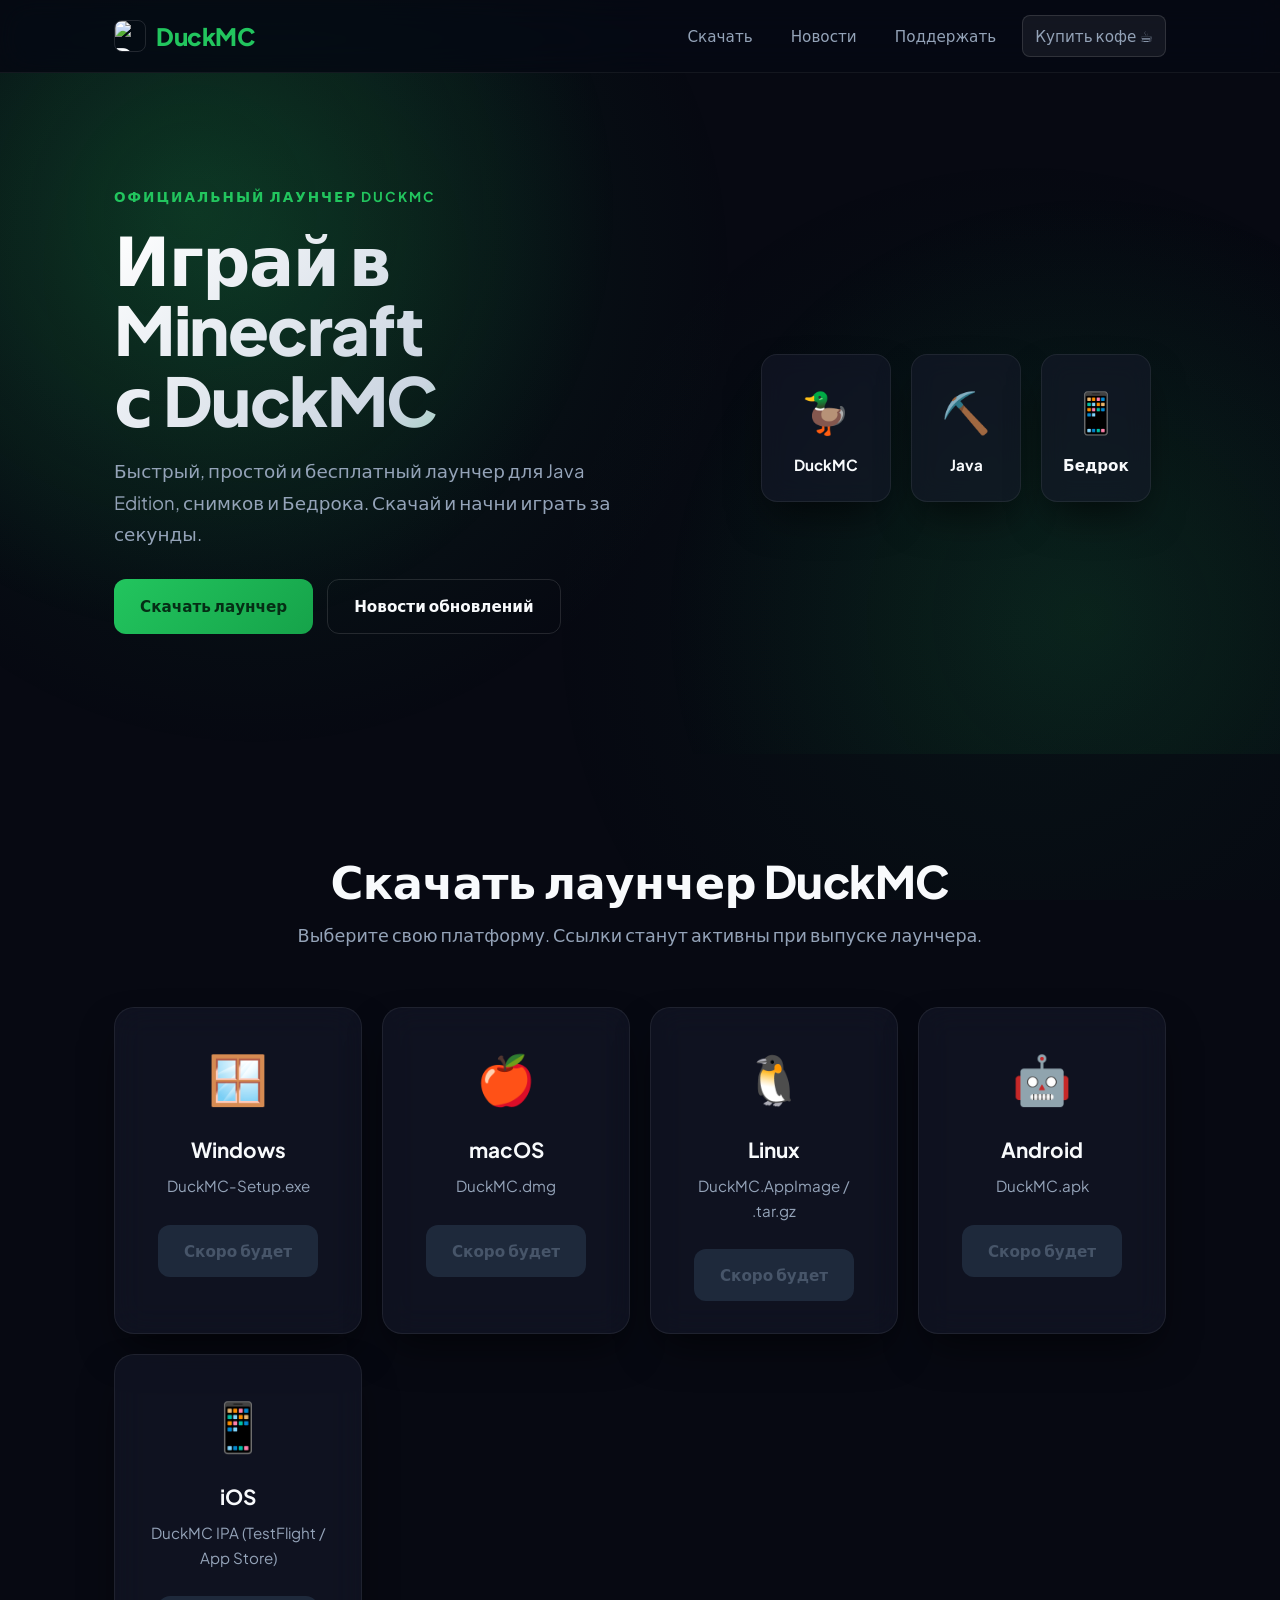
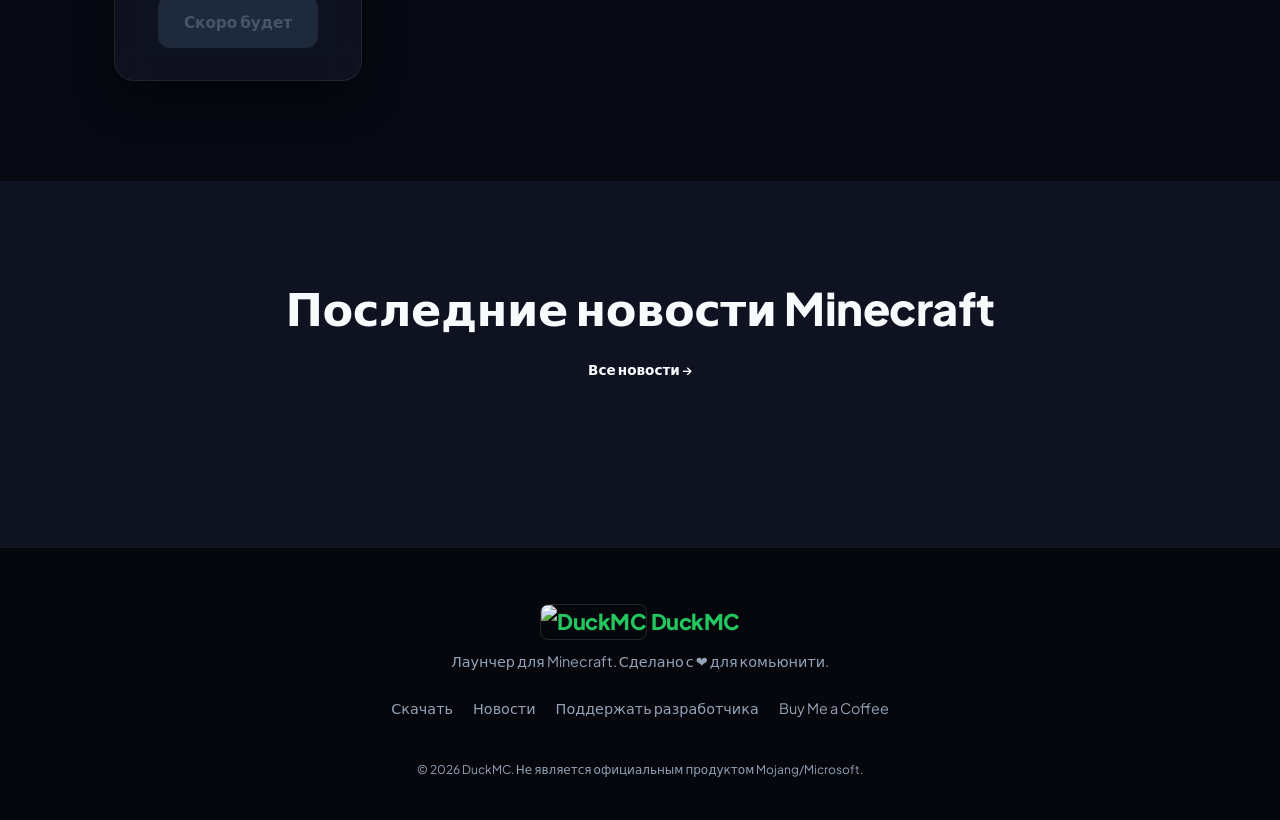
==== commit 59aed9ab: "Иконка DuckMC: использование IMG_20261031_130628_458.jpg как логотип и favicon Co-authored-by: arena" ====
--- a/index.html
+++ b/index.html
@@ -7,6 +7,8 @@
   <meta name="description" content="Скачать лаунчер DuckMC для Minecraft, новости обновлений Java, снимков и Бедрока, поддержка разработчика." />
   <link rel="preconnect" href="https://fonts.googleapis.com">
   <link href="https://fonts.googleapis.com/css2?family=Plus+Jakarta+Sans:wght@400;500;600;700;800&display=swap" rel="stylesheet">
+  <link rel="icon" type="image/jpg" href="assets/IMG_20261031_130628_458.jpg" />
+  <link rel="apple-touch-icon" href="assets/IMG_20261031_130628_458.jpg" />
   <link rel="stylesheet" href="css/style.css" />
 </head>
 <body>
@@ -14,7 +16,10 @@
   <!-- Навигация -->
   <nav class="navbar" id="navbar">
     <div class="container nav-inner">
-      <a href="#" class="logo" aria-label="DuckMC главная">🦆 DuckMC</a>
+      <a href="#" class="logo" aria-label="DuckMC главная">
+        <img src="assets/IMG_20261031_130628_458.jpg" alt="DuckMC" class="logo-img" />
+        <span class="logo-text">DuckMC</span>
+      </a>
       <div class="nav-links" id="navLinks">
         <a href="#download">Скачать</a>
         <a href="news.html">Новости</a>
@@ -114,7 +119,10 @@
   <footer class="footer">
     <div class="container footer-inner">
       <div class="footer-brand">
-        <a href="#" class="logo">🦆 DuckMC</a>
+        <a href="#" class="logo">
+          <img src="assets/IMG_20261031_130628_458.jpg" alt="DuckMC" class="logo-img" />
+          <span class="logo-text">DuckMC</span>
+        </a>
         <p>Лаунчер для Minecraft. Сделано с ❤️ для комьюнити.</p>
       </div>
       <div class="footer-links">
--- a/css/style.css
+++ b/css/style.css
@@ -1,14 +1,14 @@
-/* DuckMC — современный дизайн, стекло и градиенты */
+/* DuckMC — современный дизайн (стекло, градиенты, чистый вид) */
 :root {
   --bg: #070912;
   --bg-alt: #0f1220;
-  --card: rgba(22, 26, 44, 0.6);
-  --card-border: rgba(255, 255, 255, 0.08);
+  --card: rgba(22, 26, 44, 0.55);
+  --card-border: rgba(255, 255, 255, 0.07);
   --text: #f8fafc;
   --text-muted: #94a3b8;
   --accent: #22c55e;
   --accent-hover: #16a34a;
-  --accent-glow: rgba(34, 197, 94, 0.35);
+  --accent-glow: rgba(34, 197, 94, 0.30);
   --radius: 20px;
   --shadow: 0 20px 40px -10px rgba(0, 0, 0, 0.6);
   --transition: 0.4s cubic-bezier(0.16, 1, 0.3, 1);
@@ -43,17 +43,18 @@
   margin: 0 auto;
 }
 
-/* Фоновые шумовые и градиентные слои */
+/* Фоновые градиенты */
 body::before {
   content: "";
   position: fixed;
   inset: 0;
   background: radial-gradient(circle at 20% 30%, rgba(34, 197, 94, 0.10) 0%, transparent 40%),
-              radial-gradient(circle at 80% 70%, rgba(34, 197, 94, 0.06) 0%, transparent 40%);
+              radial-gradient(circle at 80% 70%, rgba(34, 197, 94, 0.05) 0%, transparent 40%);
   z-index: -2;
   pointer-events: none;
 }
 
+/* Кнопки */
 .btn {
   display: inline-flex;
   align-items: center;
@@ -65,7 +66,7 @@
   font-size: 0.95rem;
   cursor: pointer;
   border: none;
-  transition: transform 0.15s, box-shadow 0.2s, opacity 0.2s, filter 0.2s;
+  transition: transform 0.15s, box-shadow 0.2s, filter 0.2s;
   font-family: inherit;
 }
 
@@ -122,7 +123,6 @@
   background: rgba(7, 9, 18, 0.7);
   backdrop-filter: blur(16px) saturate(180%);
   border-bottom: 1px solid rgba(255, 255, 255, 0.06);
-  transition: transform 0.3s;
 }
 
 .nav-inner {
@@ -134,9 +134,24 @@
 }
 
 .logo {
+  display: inline-flex;
+  align-items: center;
+  gap: 10px;
   font-weight: 800;
   font-size: 1.5rem;
   letter-spacing: -0.5px;
+  color: var(--text);
+}
+
+.logo-img {
+  width: 32px;
+  height: 32px;
+  border-radius: 8px;
+  object-fit: cover;
+  border: 1px solid rgba(255, 255, 255, 0.12);
+}
+
+.logo-text {
   color: var(--accent);
 }
 
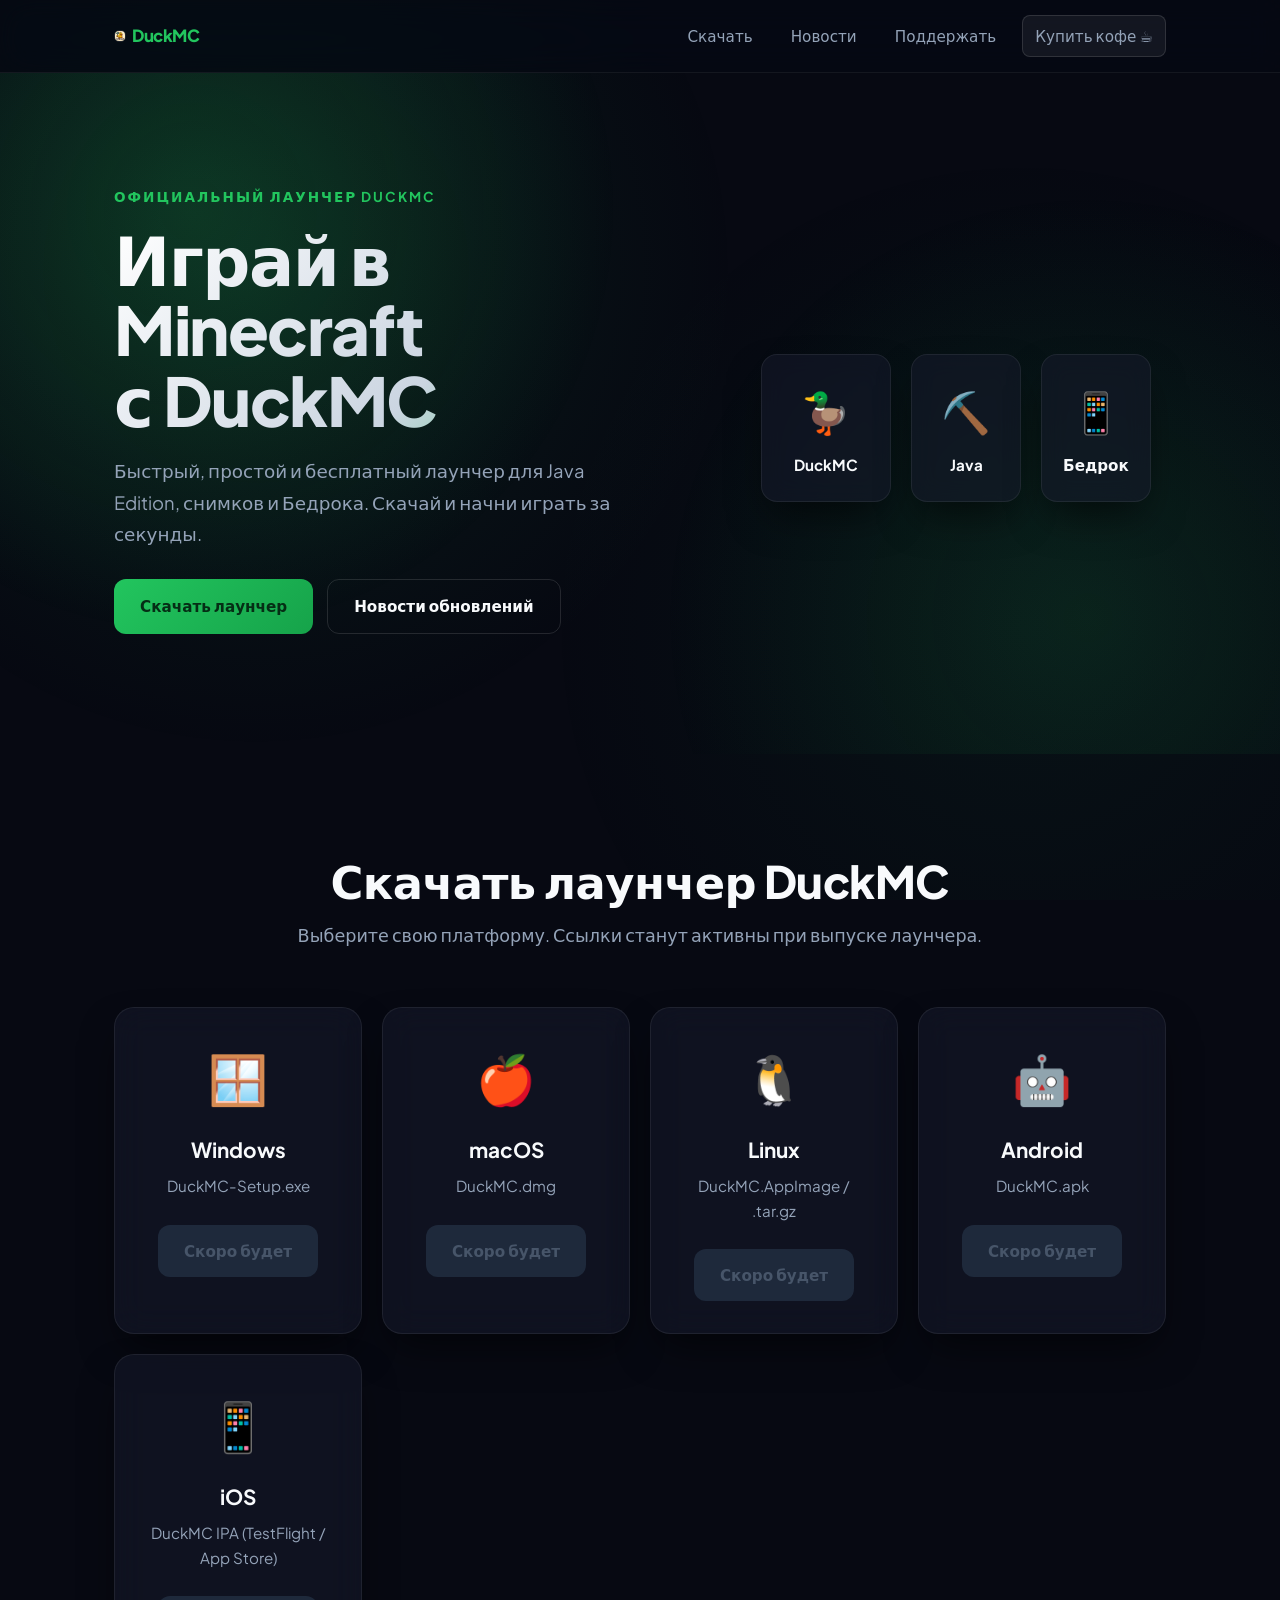
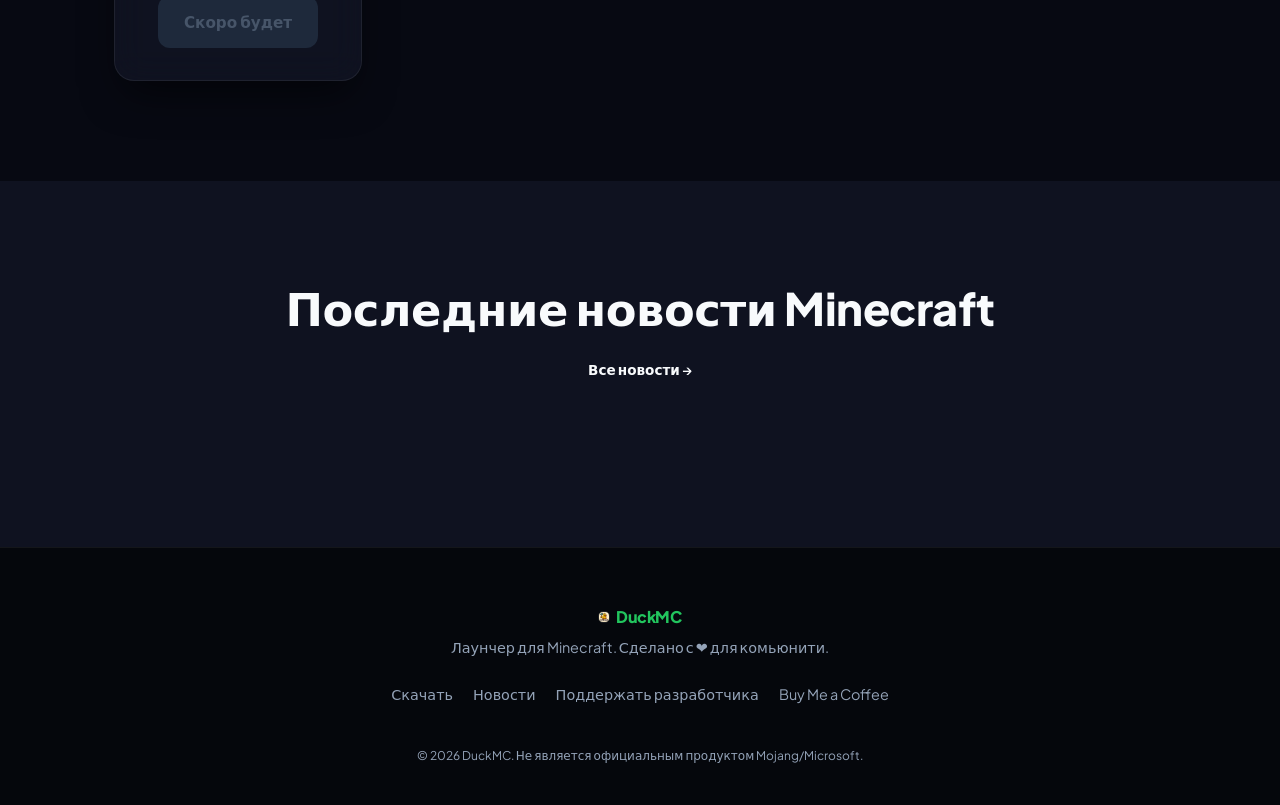
==== commit 0b6e891a: "Кэш-бустинг CSS для принудительной загрузки новых стилей Co-authored-by: arena-agent <297053741+aren" ====
--- a/index.html
+++ b/index.html
@@ -9,7 +9,7 @@
   <link href="https://fonts.googleapis.com/css2?family=Plus+Jakarta+Sans:wght@400;500;600;700;800&display=swap" rel="stylesheet">
   <link rel="icon" type="image/jpg" href="assets/IMG_20261031_130628_458.jpg" />
   <link rel="apple-touch-icon" href="assets/IMG_20261031_130628_458.jpg" />
-  <link rel="stylesheet" href="css/style.css" />
+  <link rel="stylesheet" href="css/style.css?v=3" />
 </head>
 <body>
 
--- a/css/style.css
+++ b/css/style.css
@@ -136,23 +136,39 @@
 .logo {
   display: inline-flex;
   align-items: center;
-  gap: 10px;
+  gap: 6px;
   font-weight: 800;
-  font-size: 1.5rem;
+  font-size: 1.05rem;
   letter-spacing: -0.5px;
   color: var(--text);
 }
 
 .logo-img {
-  width: 32px;
-  height: 32px;
-  border-radius: 8px;
+  width: 12px !important;
+  height: 12px !important;
+  max-width: 12px !important;
+  max-height: 12px !important;
+  border-radius: 5px;
   object-fit: cover;
-  border: 1px solid rgba(255, 255, 255, 0.12);
+  border: 1px solid rgba(255, 255, 255, 0.1);
+  flex-shrink: 0;
+  display: block;
 }
 
 .logo-text {
   color: var(--accent);
+}
+
+.footer-brand .logo-img {
+  width: 12px !important;
+  height: 12px !important;
+  max-width: 12px !important;
+  max-height: 12px !important;
+  border-radius: 5px;
+  object-fit: cover;
+  border: 1px solid rgba(255, 255, 255, 0.1);
+  flex-shrink: 0;
+  display: block;
 }
 
 .nav-links {
@@ -596,9 +612,11 @@
 }
 
 .footer-brand .logo {
-  font-size: 1.35rem;
-  margin-bottom: 10px;
-  display: block;
+  font-size: 1rem;
+  margin-bottom: 6px;
+  display: inline-flex;
+  align-items: center;
+  gap: 6px;
   color: var(--accent);
 }
 
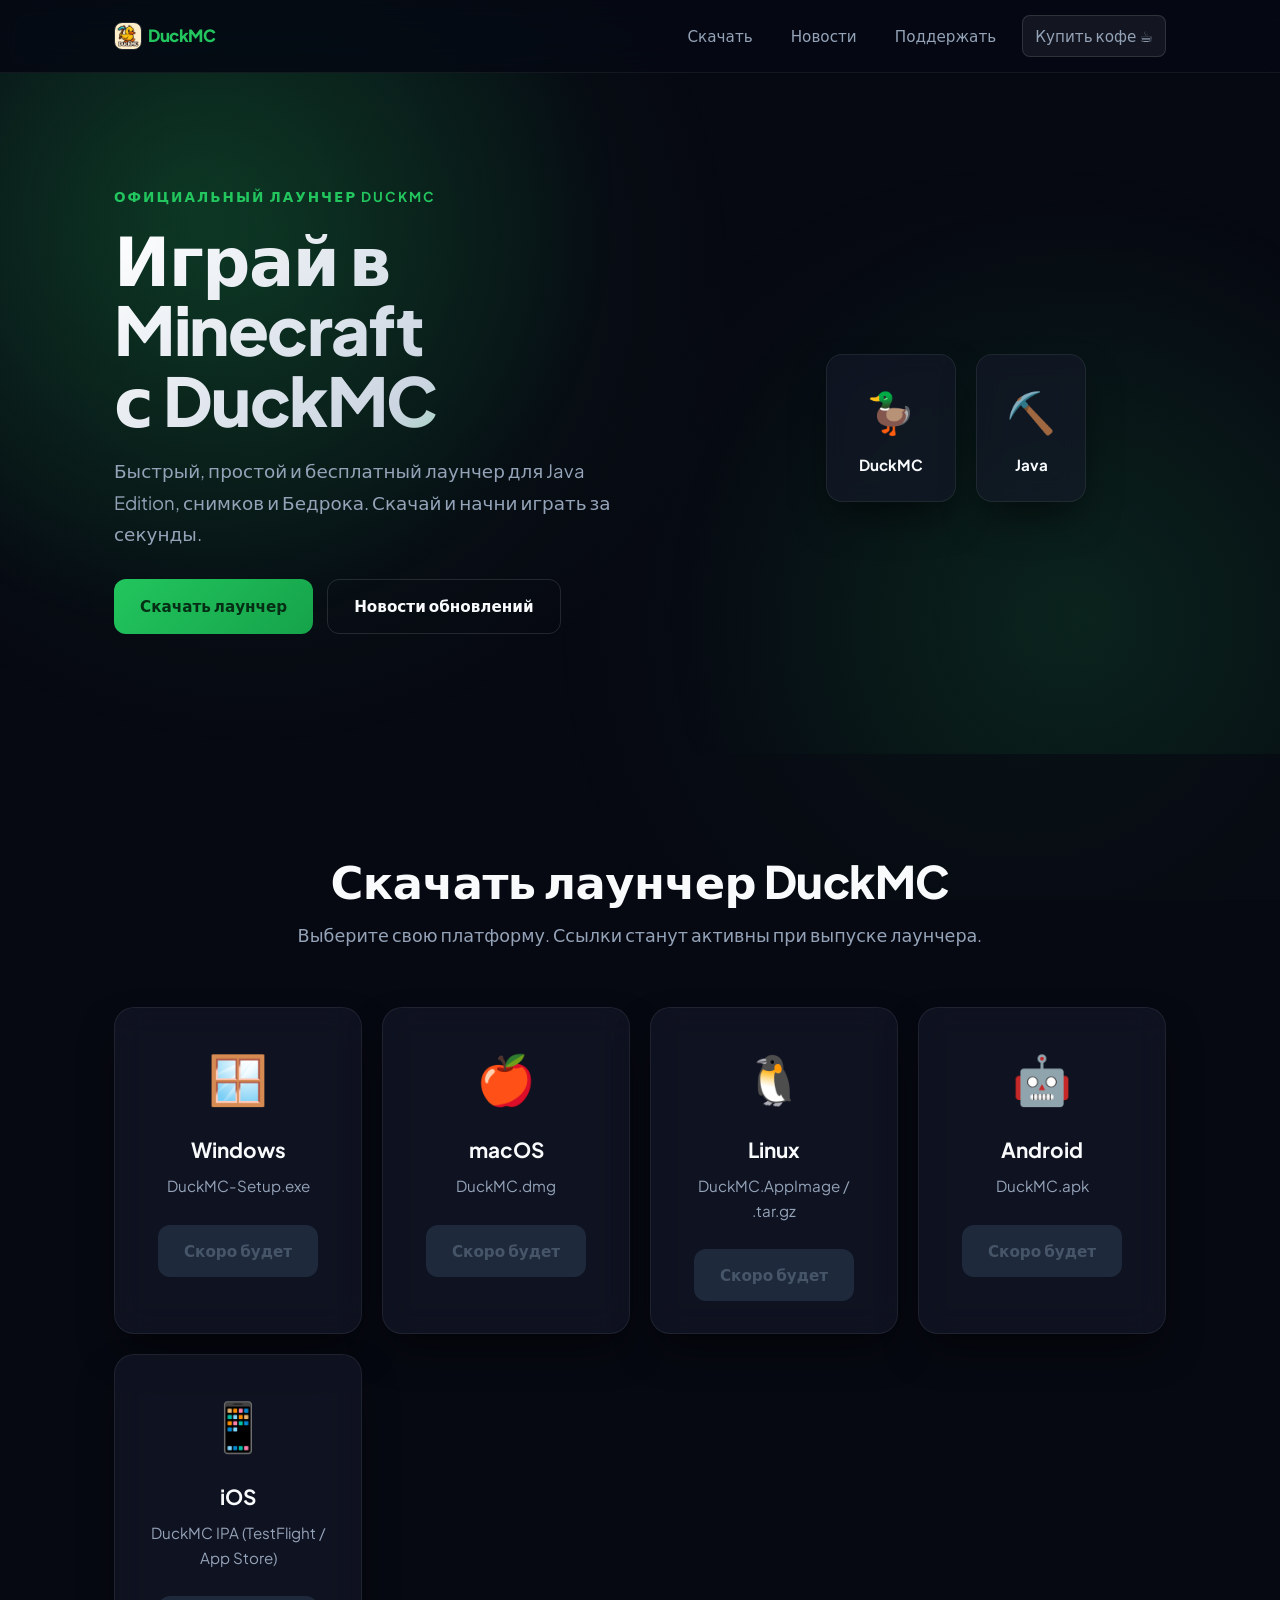
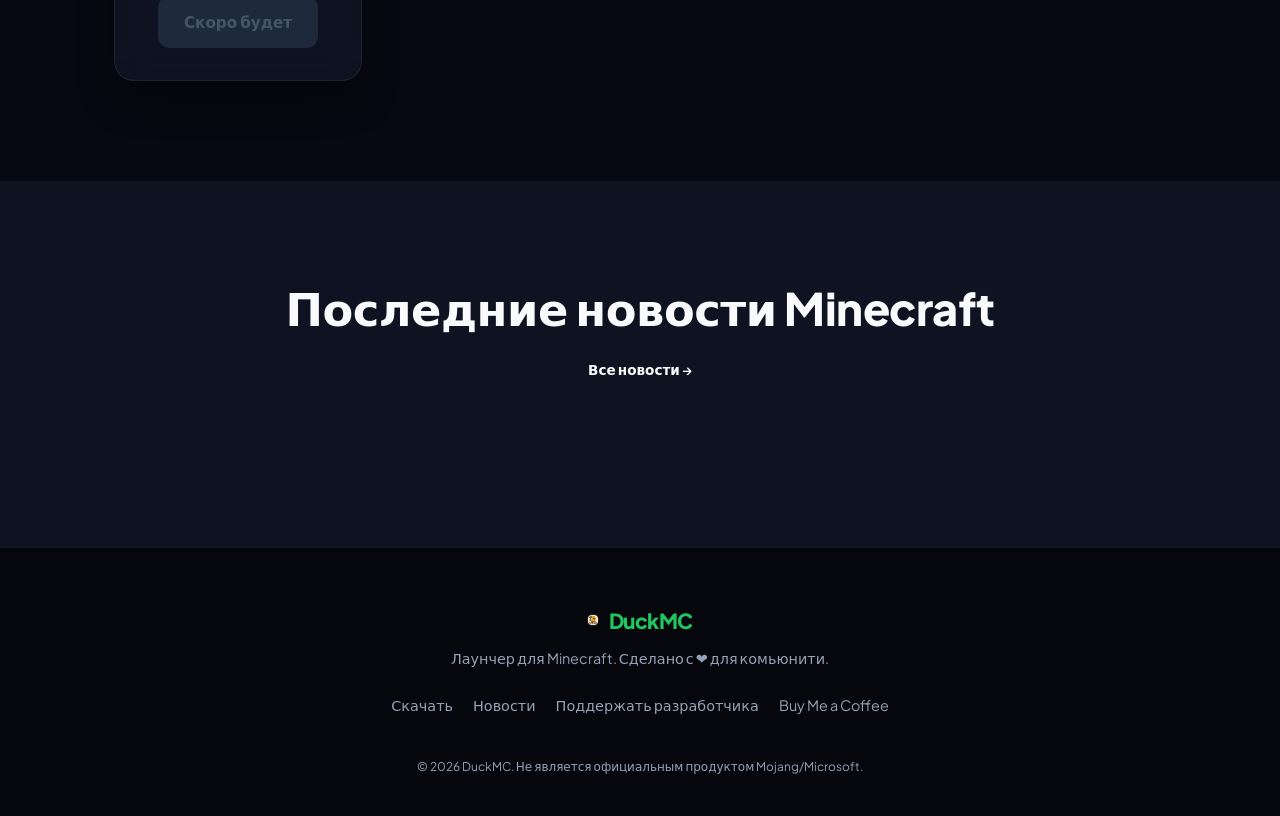
==== commit 4c3cf9f7: "Убрать Бедрок из главного меню и фильтров новостей Co-authored-by: arena-agent <297053741+arena-agen" ====
--- a/index.html
+++ b/index.html
@@ -51,10 +51,6 @@
         <div class="floating-card floating-card-2">
           <div class="floating-icon">⛏️</div>
           <div class="floating-label">Java</div>
-        </div>
-        <div class="floating-card floating-card-3">
-          <div class="floating-icon">📱</div>
-          <div class="floating-label">Бедрок</div>
         </div>
       </div>
     </div>
--- a/css/style.css
+++ b/css/style.css
@@ -144,13 +144,13 @@
 }
 
 .logo-img {
-  width: 12px !important;
-  height: 12px !important;
-  max-width: 12px !important;
-  max-height: 12px !important;
-  border-radius: 5px;
+  width: 28px !important;
+  height: 28px !important;
+  max-width: 28px !important;
+  max-height: 28px !important;
+  border-radius: 8px;
   object-fit: cover;
-  border: 1px solid rgba(255, 255, 255, 0.1);
+  border: 1px solid rgba(255, 255, 255, 0.12);
   flex-shrink: 0;
   display: block;
 }
@@ -612,11 +612,11 @@
 }
 
 .footer-brand .logo {
-  font-size: 1rem;
-  margin-bottom: 6px;
+  font-size: 1.3rem;
+  margin-bottom: 10px;
   display: inline-flex;
   align-items: center;
-  gap: 6px;
+  gap: 10px;
   color: var(--accent);
 }
 
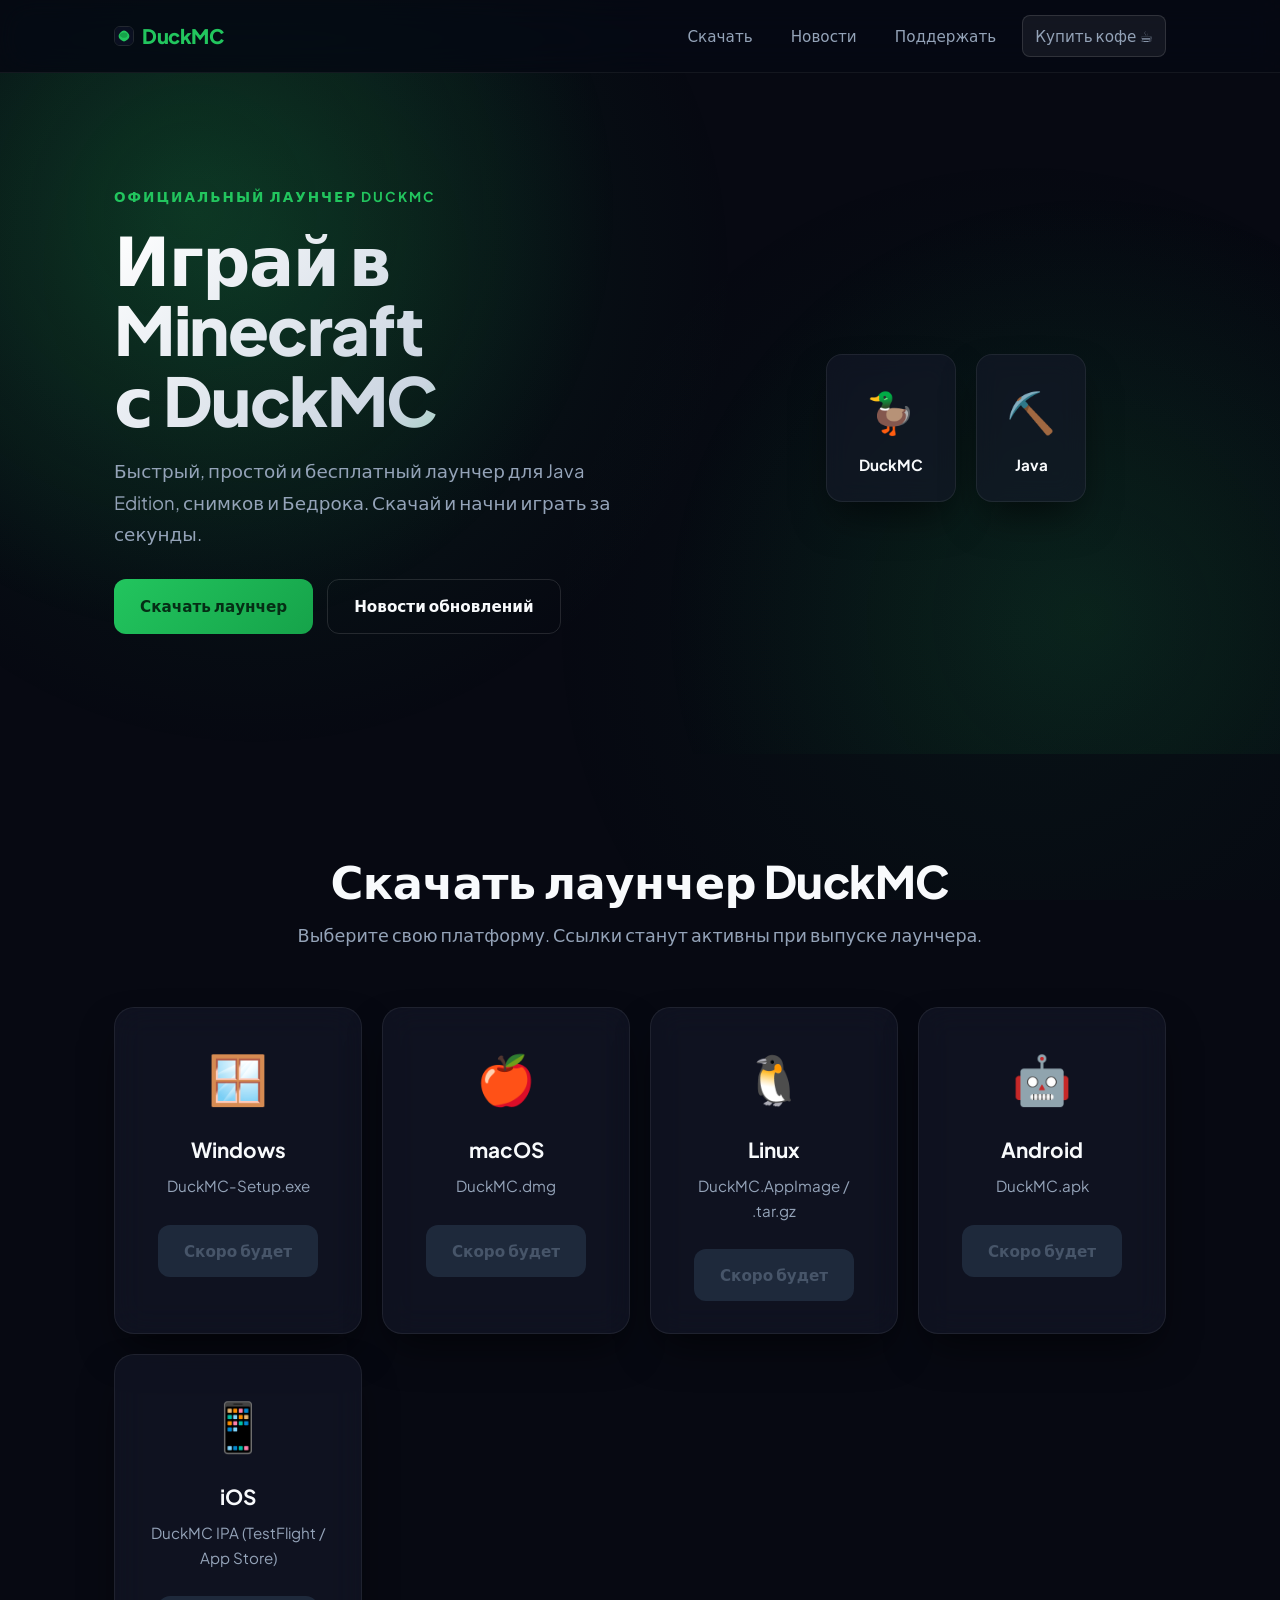
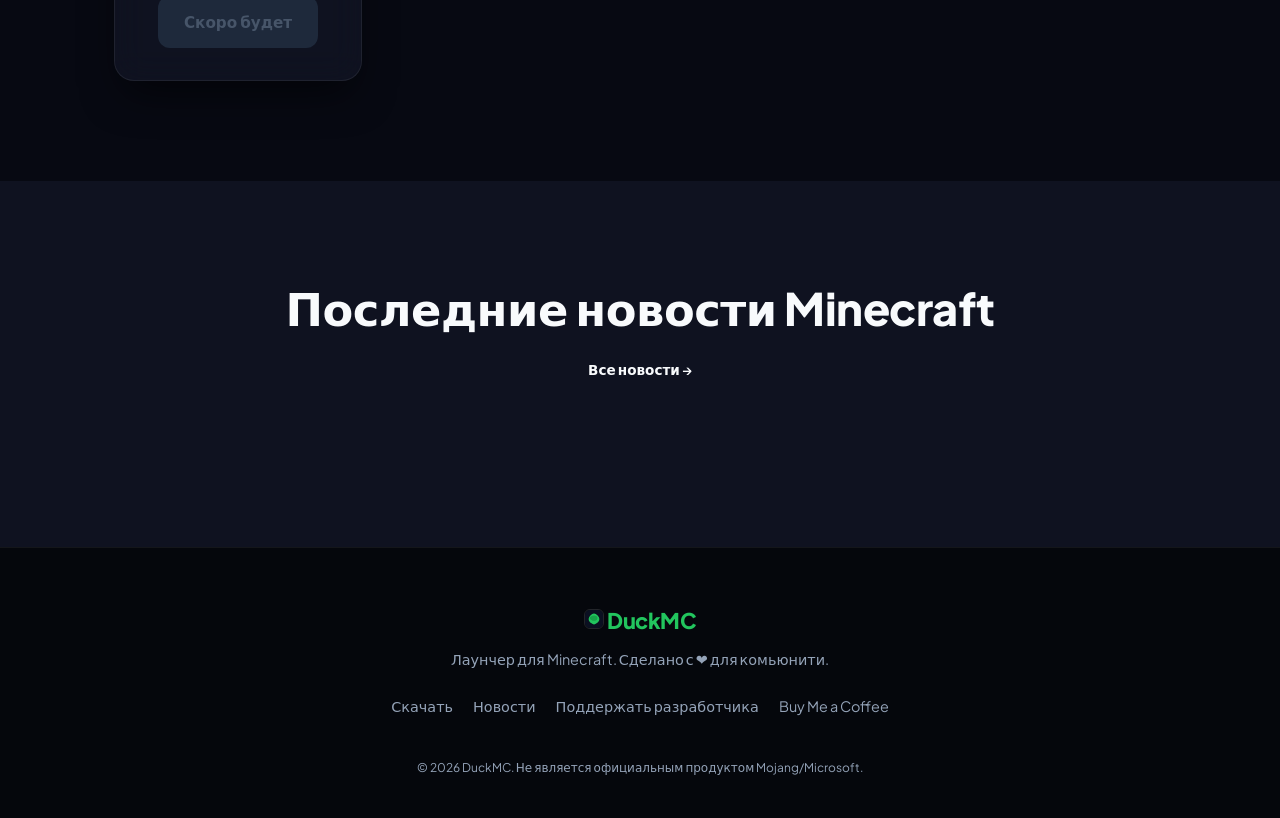
==== commit 73d628d3: "Восстановить сайт после ошибочной отмены: все файлы созданы заново, Бедрок убран из скачивания, оста" ====
--- a/index.html
+++ b/index.html
@@ -7,9 +7,9 @@
   <meta name="description" content="Скачать лаунчер DuckMC для Minecraft, новости обновлений Java, снимков и Бедрока, поддержка разработчика." />
   <link rel="preconnect" href="https://fonts.googleapis.com">
   <link href="https://fonts.googleapis.com/css2?family=Plus+Jakarta+Sans:wght@400;500;600;700;800&display=swap" rel="stylesheet">
-  <link rel="icon" type="image/jpg" href="assets/IMG_20261031_130628_458.jpg" />
-  <link rel="apple-touch-icon" href="assets/IMG_20261031_130628_458.jpg" />
-  <link rel="stylesheet" href="css/style.css?v=3" />
+  <link rel="icon" type="image/svg+xml" href="assets/logo.svg" />
+  <link rel="apple-touch-icon" href="assets/logo.svg" />
+  <link rel="stylesheet" href="css/style.css?v=4" />
 </head>
 <body>
 
@@ -17,7 +17,7 @@
   <nav class="navbar" id="navbar">
     <div class="container nav-inner">
       <a href="#" class="logo" aria-label="DuckMC главная">
-        <img src="assets/IMG_20261031_130628_458.jpg" alt="DuckMC" class="logo-img" />
+        <img src="assets/logo.svg" alt="DuckMC" class="logo-img" />
         <span class="logo-text">DuckMC</span>
       </a>
       <div class="nav-links" id="navLinks">
@@ -116,7 +116,7 @@
     <div class="container footer-inner">
       <div class="footer-brand">
         <a href="#" class="logo">
-          <img src="assets/IMG_20261031_130628_458.jpg" alt="DuckMC" class="logo-img" />
+          <img src="assets/logo.svg" alt="DuckMC" class="logo-img" />
           <span class="logo-text">DuckMC</span>
         </a>
         <p>Лаунчер для Minecraft. Сделано с ❤️ для комьюнити.</p>
--- a/css/style.css
+++ b/css/style.css
@@ -43,7 +43,6 @@
   margin: 0 auto;
 }
 
-/* Фоновые градиенты */
 body::before {
   content: "";
   position: fixed;
@@ -54,7 +53,6 @@
   pointer-events: none;
 }
 
-/* Кнопки */
 .btn {
   display: inline-flex;
   align-items: center;
@@ -115,7 +113,6 @@
   width: 100%;
 }
 
-/* Навигация */
 .navbar {
   position: sticky;
   top: 0;
@@ -136,39 +133,24 @@
 .logo {
   display: inline-flex;
   align-items: center;
-  gap: 6px;
+  gap: 8px;
   font-weight: 800;
-  font-size: 1.05rem;
+  font-size: 1.25rem;
   letter-spacing: -0.5px;
   color: var(--text);
 }
 
 .logo-img {
-  width: 28px !important;
-  height: 28px !important;
-  max-width: 28px !important;
-  max-height: 28px !important;
-  border-radius: 8px;
+  width: 20px;
+  height: 20px;
+  border-radius: 6px;
   object-fit: cover;
   border: 1px solid rgba(255, 255, 255, 0.12);
   flex-shrink: 0;
-  display: block;
 }
 
 .logo-text {
   color: var(--accent);
-}
-
-.footer-brand .logo-img {
-  width: 12px !important;
-  height: 12px !important;
-  max-width: 12px !important;
-  max-height: 12px !important;
-  border-radius: 5px;
-  object-fit: cover;
-  border: 1px solid rgba(255, 255, 255, 0.1);
-  flex-shrink: 0;
-  display: block;
 }
 
 .nav-links {
@@ -217,7 +199,6 @@
   cursor: pointer;
 }
 
-/* Герой */
 .hero {
   position: relative;
   padding: 110px 0 120px;
@@ -314,14 +295,12 @@
 }
 
 .floating-card-2 { animation-delay: -1.5s; width: 110px; }
-.floating-card-3 { animation-delay: -3s; width: 110px; }
 
 @keyframes float {
   0%, 100% { transform: translateY(0); }
   50% { transform: translateY(-16px); }
 }
 
-/* Секции */
 .section {
   padding: 100px 0;
   position: relative;
@@ -352,7 +331,6 @@
   line-height: 1.7;
 }
 
-/* Платформы */
 .platforms {
   display: grid;
   grid-template-columns: repeat(auto-fit, minmax(240px, 1fr));
@@ -394,7 +372,6 @@
   margin-bottom: 26px;
 }
 
-/* Новости: сетка */
 .news-grid {
   display: grid;
   grid-template-columns: repeat(auto-fit, minmax(280px, 1fr));
@@ -483,7 +460,6 @@
   color: var(--accent-hover);
 }
 
-/* Фильтры */
 .news-filters {
   display: flex;
   gap: 10px;
@@ -517,7 +493,6 @@
   border-color: var(--accent);
 }
 
-/* Донат */
 .donate {
   padding: 110px 0;
 }
@@ -596,7 +571,6 @@
   color: var(--text);
 }
 
-/* Подвал */
 .footer {
   border-top: 1px solid rgba(255, 255, 255, 0.06);
   padding: 56px 0 40px;
@@ -612,11 +586,9 @@
 }
 
 .footer-brand .logo {
-  font-size: 1.3rem;
+  font-size: 1.35rem;
   margin-bottom: 10px;
-  display: inline-flex;
-  align-items: center;
-  gap: 10px;
+  display: block;
   color: var(--accent);
 }
 
@@ -648,7 +620,6 @@
   margin-top: 16px;
 }
 
-/* Адаптив */
 @media (max-width: 900px) {
   .hero-inner {
     grid-template-columns: 1fr;
